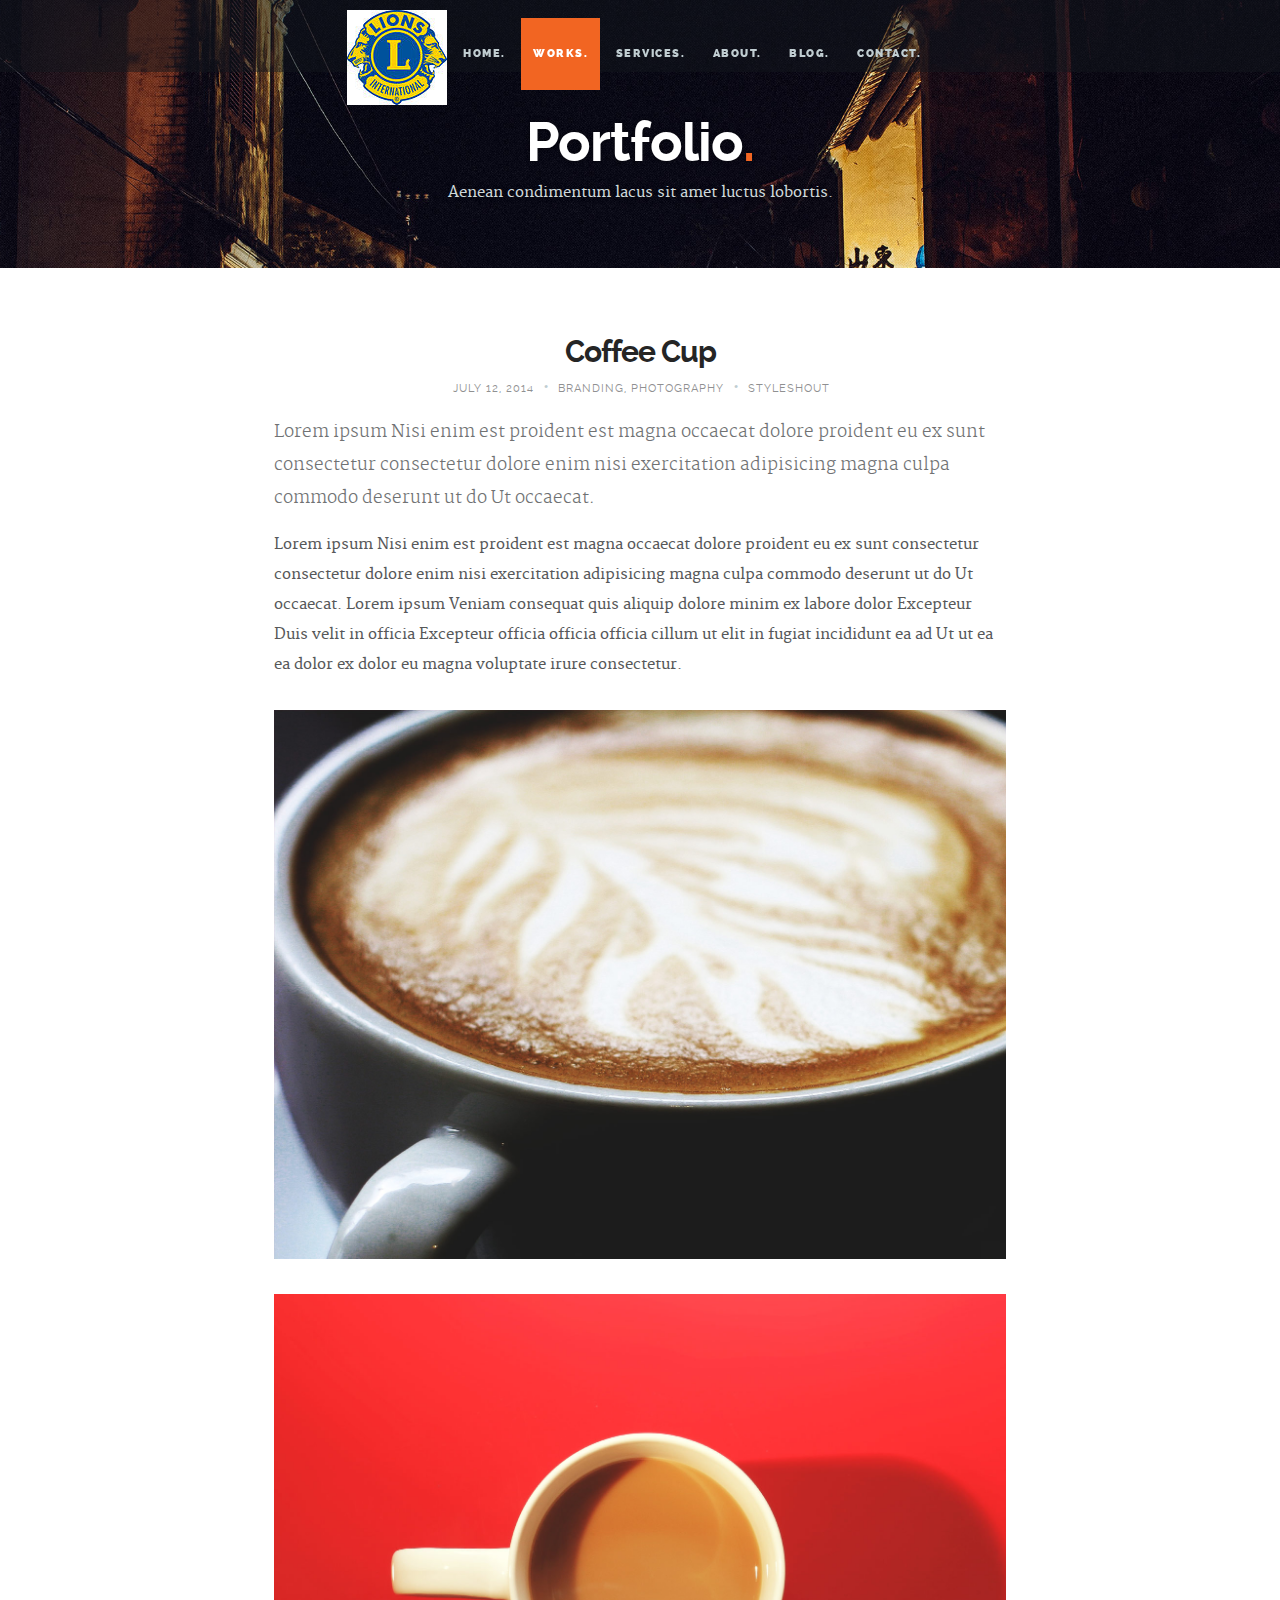
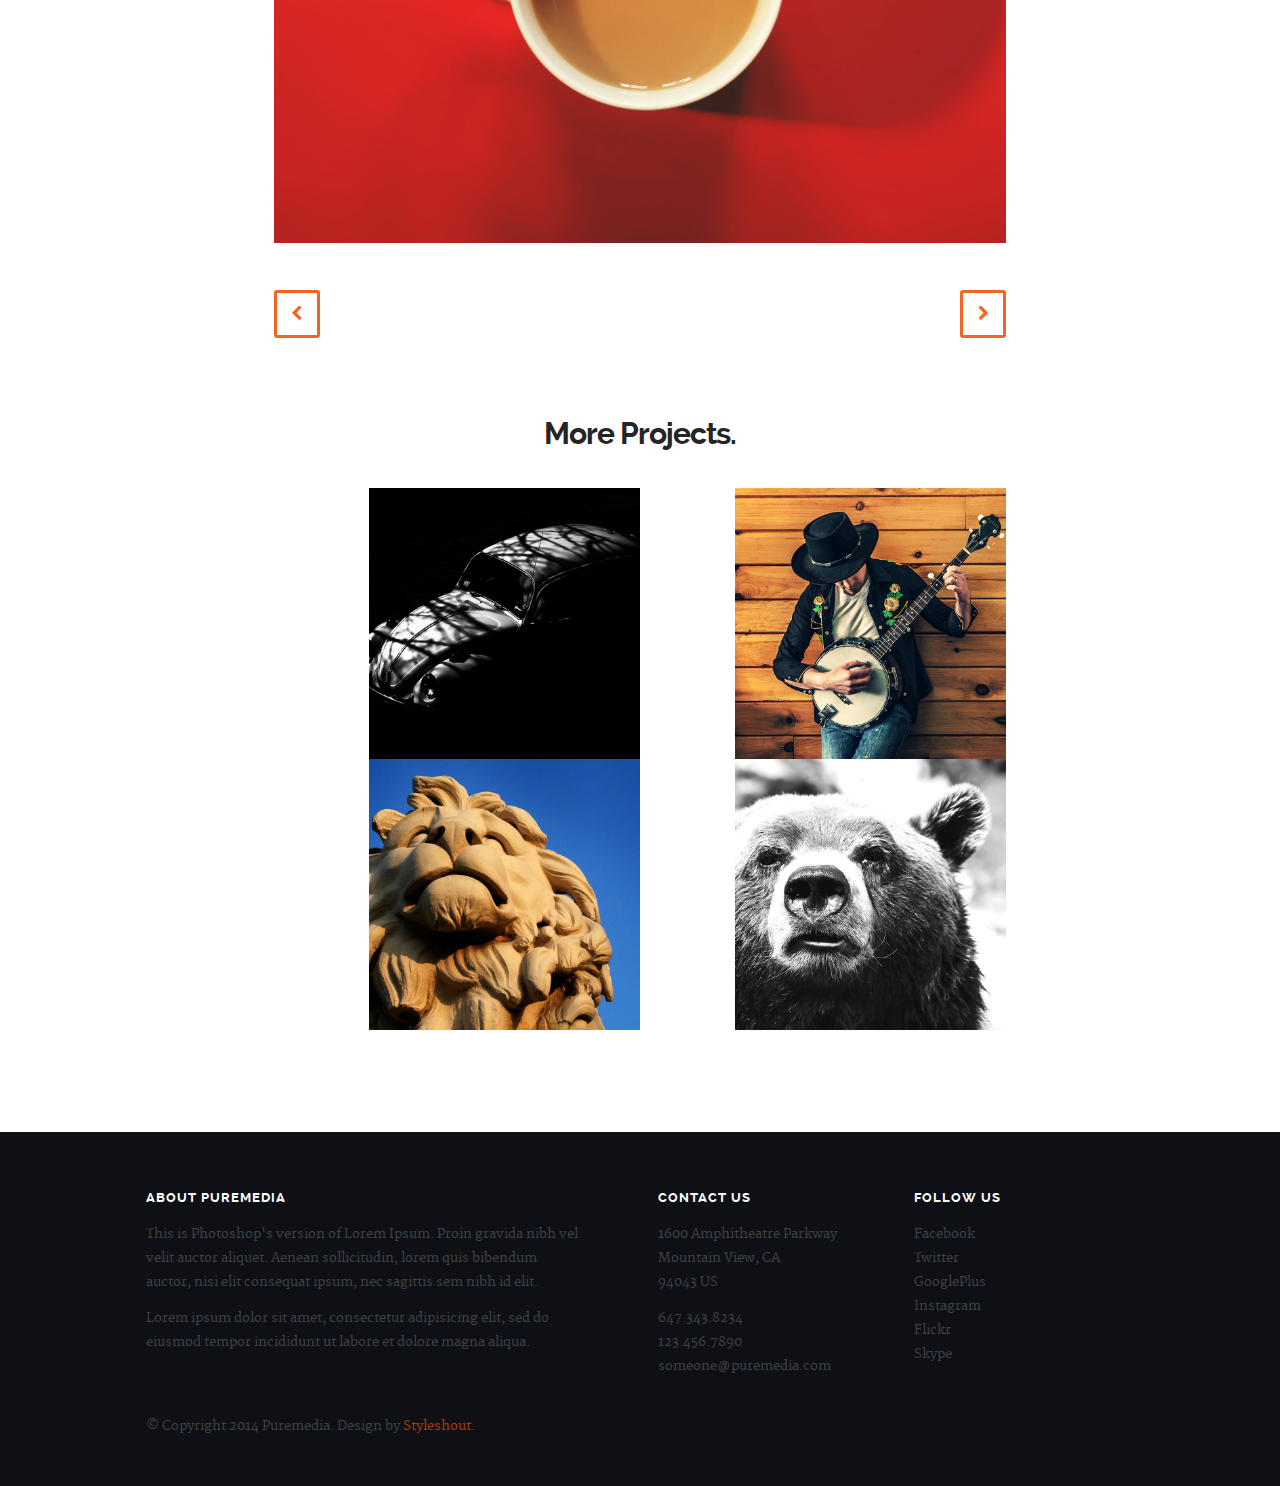
==== members.html @ 3a1d79a9 "Three main members added" ====
<!DOCTYPE html>
<!--[if lt IE 8 ]><html class="no-js ie ie7" lang="en"> <![endif]-->
<!--[if IE 8 ]><html class="no-js ie ie8" lang="en"> <![endif]-->
<!--[if IE 9 ]><html class="no-js ie ie9" lang="en"> <![endif]-->
<!--[if (gte IE 9)|!(IE)]><!--><html class="no-js" lang="en"> <!--<![endif]-->
<head>

   <!--- Basic Page Needs
   ================================================== -->
   <meta charset="utf-8">
	<title>Portfolio - Puremedia</title>
	<meta name="description" content="">  
	<meta name="author" content="">

   <!-- Mobile Specific Metas
   ================================================== -->
	<meta name="viewport" content="width=device-width, initial-scale=1, maximum-scale=1">

	<!-- CSS
    ================================================== -->
   <link rel="stylesheet" href="css/base.css">
	<link rel="stylesheet" href="css/main.css">
   <link rel="stylesheet" href="css/media-queries.css">         

   <!-- Script
   =================================================== -->
	<script src="js/modernizr.js"></script>

   <!-- Favicons
	=================================================== -->
	<link rel="shortcut icon" href="favicon.png" >

</head>

<body>

   <div id="top"></div>
   <div id="preloader"> 
	   <div id="status">
         <img src="images/loader.gif" height="60" width="60" alt="">
         <div class="loader">Loading...</div>
      </div>
   </div>

   <!-- Header
   =================================================== -->
   <header id="main-header">

   	<div class="row header-inner">

	      <div class="logo">
	         <a href="index.html">Puremedia.</a>
	      </div>

	      <nav id="nav-wrap">         
	         
	         <a class="mobile-btn" href="#nav-wrap" title="Show navigation">
	         	<span class='menu-text'>Show Menu</span>
	         	<span class="menu-icon"></span>
	         </a>
         	<a class="mobile-btn" href="#" title="Hide navigation">
         		<span class='menu-text'>Hide Menu</span>
         		<span class="menu-icon"></span>
         	</a>         

	         <ul id="nav" class="nav">
	            <li><a href="index.html#hero">Home.</a></li>
		         <li class="current"><a href="index.html#portfolio">Works.</a></li>
	            <li><a href="index.html#services">Services.</a></li>
	            <li><a href="index.html#about">About.</a></li>
	            <li><a href="index.html#journal">Blog.</a></li>	        
	            <li><a href="index.html#contact">Contact.</a></li>
	         </ul> 

	      </nav> <!-- /nav-wrap -->	      

	   </div> <!-- /header-inner -->

   </header>


   <!-- Page Title
   ================================================== -->
   <section id="page-title">	
   	  
		<div class="row">

			<div class="twelve columns">

				<h1>Portfolio<span>.</span></h1>
				<p>Aenean condimentum lacus sit amet luctus lobortis.</p>

			</div>			    

		</div> <!-- /row -->	   

   </section> <!-- /page-title -->


   <!-- Content
   ================================================== -->
   <section id="content">

   	<div class="row portfolio-content">

	   	<div class="entry tab-whole nine columns centered">

	         <header class="entry-header">

					<h1 class="entry-title">
							Coffee Cup
					</h1> 				 
						
					<div class="entry-meta">
						<ul>
							<li>July 12, 2014</li>
							<span class="meta-sep">•</span>								
							<li>
								<a rel="skills tag" title="" href="#">Branding</a>, 
								<a rel="skills tag" title="" href="#">Photography</a>
							</li>
							<span class="meta-sep">•</span>
							<li><a rel="client" title="" href="#">styleshout</a></li>
						</ul>
					</div> 
						 
				</header>

				<div class="entry-content">
					<p class="lead">Lorem ipsum Nisi enim est proident est magna occaecat dolore proident eu ex sunt consectetur consectetur dolore enim nisi exercitation adipisicing magna culpa commodo deserunt ut do Ut occaecat.</p>

					<p>Lorem ipsum Nisi enim est proident est magna occaecat dolore proident eu ex sunt consectetur consectetur dolore enim nisi exercitation adipisicing magna culpa commodo deserunt ut do Ut occaecat. Lorem ipsum Veniam consequat quis aliquip dolore minim ex labore dolor Excepteur Duis velit in officia Excepteur officia officia officia cillum ut elit in fugiat incididunt ea ad Ut ut ea ea dolor ex dolor eu magna voluptate irure consectetur.</p>
				</div>

				<div class="entry-content-media">
					<div class="post-thumb">
						<img src="images/portfolio/b-coffee-02.jpg">
						<img src="images/portfolio/b-coffee-01.jpg">
					</div> 
				</div> 					 

				<div class="pagenav group">
		  			  <span class="prev"><a href="#" rel="prev">Previous</a></span>
		  			<span class="next"><a href="#" rel="next">Next</a></span>  				   
	  			</div>  										   
	         
	      </div> <!-- /entry -->	      

	   </div> <!-- /portfolio-content -->
	   

		<div class="row more-projects">

		   <h1>More Projects.</h1> 

			<div class="tab-whole nine columns centered">

	         <div id="portfolio-wrapper" class="bgrid-half tab-bgrid-halfgroup">

	          	<div class="bgrid item">
	               <div class="item-wrap">

	                  <a href="portfolio.html">
                        <img src="images/portfolio/beetle.jpg" alt="Beetle">                      
                        <div class="overlay">
                        	<div class="portfolio-item-meta">
          					      <h5>Beetle</h5>
                              <p>Branding</p>
          					   </div>
                        </div>                        
                     </a>

	               </div>
	          	</div> <!-- /item -->

	            <div class="bgrid item">
	               <div class="item-wrap">

	                  <a href="portfolio.html">
                        <img src="images/portfolio/banjo-player.jpg" alt="Banjo Player">
                        <div class="overlay">
                        	<div class="portfolio-item-meta">
          					      <h5>Banjo Player</h5>
                              <p>Videography</p>
          					   </div>
                        </div>                       
                     </a>

	               </div>
	          	</div> <!-- item end -->

	            <div class="bgrid stack item">
	               <div class="item-wrap">

	                 <a href="portfolio.html">                        
                        <img src="images/portfolio/judah.jpg" alt="Judah">                       
                        <div class="overlay">
                        	<div class="portfolio-item-meta">
          					      <h5>Judah</h5>
                              <p>Web Design</p>
          					   </div>
                        </div>                        
                     </a>    

	               </div>
	         	</div> <!-- item end -->

	            <div class="bgrid item">
	               <div class="item-wrap">

	                  <a href="portfolio.html">
                        <img src="images/portfolio/grizzly.jpg" alt="Grizzly">
                        <div class="overlay"></div>                       
                        <div class="portfolio-item-meta">
          					      <h5>Grizzly</h5>
                              <p>Photography</p>
          					</div>                         
                     </a>   

	               </div>
	         	</div> <!-- item end -->               

	         </div> <!-- /portfolio-wrapper -->

	      </div> <!-- /nine -->

		</div> <!-- /more-projects --> 

   </section> <!-- /content -->  


   <!-- Footer
   ================================================== -->
   <footer>

      <div class="row">       

         <div class="six columns tab-whole footer-about">
				
				<h3>About Puremedia</h3>
               
            <p>This is Photoshop's version  of Lorem Ipsum. Proin gravida nibh vel velit auctor aliquet.
            Aenean sollicitudin, lorem quis bibendum auctor, nisi elit consequat ipsum, nec sagittis sem
            nibh id elit. 
            </p>

            <p>Lorem ipsum dolor sit amet, consectetur adipisicing elit, sed do eiusmod tempor 
            	incididunt ut labore et dolore magna aliqua.</p>        

         </div> <!-- /footer-about -->

         <div class="six columns tab-whole right-cols">

            <div class="row">

               <div class="columns">
                  <h3 class="address">Contact Us</h3>
                  <p>
                  1600 Amphitheatre Parkway<br>
                  Mountain View, CA<br>
                  94043 US
                  </p>

                  <ul>
                    <li><a href="tel:6473438234">647.343.8234</a></li>
                    <li><a href="tel:1234567890">123.456.7890</a></li>
                    <li><a href="mailto:someone@puremedia.com">someone@puremedia.com</a></li>
                  </ul>                  
               </div> <!-- /columns -->             

               <div class="columns last">
                  <h3 class="contact">Follow Us</h3>

                  <ul>
                     <li><a href="#">Facebook</a></li>
                     <li><a href="#">Twitter</a></li>
                     <li><a href="#">GooglePlus</a></li>
                     <li><a href="#">Instagram</a></li>
                     <li><a href="#">Flickr</a></li>
                     <li><a href="#">Skype</a></li>
                  </ul>
                  
               </div> <!-- /columns --> 

            </div> <!-- /Row(nested) -->

         </div>

         <p class="copyright">&copy; Copyright 2014 Puremedia. Design by <a href="http://www.styleshout.com/">Styleshout.</a></p>        

         <div id="go-top">
            <a class="smoothscroll" title="Back to Top" href="#top"><span>Top</span><i class="fa fa-long-arrow-up"></i></a>
         </div>

      </div> <!-- /row -->

   </footer> <!-- /footer -->


   <!-- Java Script
   ================================================== -->
   <script src="http://ajax.googleapis.com/ajax/libs/jquery/1.10.2/jquery.min.js"></script>
   <script>window.jQuery || document.write('<script src="js/jquery-1.10.2.min.js"><\/script>')</script>
   <script type="text/javascript" src="js/jquery-migrate-1.2.1.min.js"></script>   
   <script src="js/jquery.flexslider.js"></script>
   <script src="js/jquery.fittext.js"></script>
   <script src="js/backstretch.js"></script> 
   <script src="js/waypoints.js"></script>  
   <script src="js/main.js"></script>

</body>

</html>
---- css/base.css ----
/* =================================================================== */
/* 
/*  Puremedia v1.0 Base Stylesheet
/*  url:styleshout.com
/*  10-09-2014
/*
/*  ------------------------------------------------------------------ 
  
    TOC: 
    a. Reset
    b. Basic Setup Styles
    c. Typography  
    d. Media
    e. Grid
    f. MISC
  
/* =================================================================== */

/* 
/* a. Reset - normalize.css v3.0.1 | MIT License | git.io/normalize
/* =================================================================== */
html {
	font-family: sans-serif;
	-ms-text-size-adjust: 100%;
	-webkit-text-size-adjust: 100%;
}
body {
	margin: 0;
}
article, aside, details, figcaption, figure, footer, header, hgroup, main, nav, section, summary {
	display: block;
}
audio, canvas, progress, video {
	display: inline-block;
	vertical-align: baseline;
}
audio:not([controls]) {
	display: none;
	height: 0;
}
[hidden], template {
	display: none;
}
a {
	background: transparent;
}
a:active, a:hover {
	outline: 0;
}
abbr[title] {
	border-bottom: 1px dotted;
}
b, strong {
	font-weight: bold;
}
dfn {
	font-style: italic;
}
h1 {
	font-size: 2em;
	margin: 0.67em 0;
}
mark {
	background: #ff0;
	color: #000;
}
small {
	font-size: 80%;
}
sub, sup {
	font-size: 75%;
	line-height: 0;
	position: relative;
	vertical-align: baseline;
}
sup {
	top: -0.5em;
}
sub {
	bottom: -0.25em;
}
img {
	border: 0;
}
svg:not(:root) {
	overflow: hidden;
}
figure {
	margin: 1em 40px;
}
hr {
	-moz-box-sizing: content-box;
	box-sizing: content-box;
	height: 0;
}
pre {
	overflow: auto;
}
code, kbd, pre, samp {
	font-family: monospace, monospace;
	font-size: 1em;
}
button, input, optgroup, select, textarea {
	color: inherit;
	font: inherit;
	margin: 0;
}
button {
	overflow: visible;
}
button, select {
	text-transform: none;
}
button, html input[type="button"], input[type="reset"], input[type="submit"] {
	-webkit-appearance: button;
	cursor: pointer;
}
button[disabled], html input[disabled] {
	cursor: default;
}
button::-moz-focus-inner, input::-moz-focus-inner {
	border: 0;
	padding: 0;
}
input {
	line-height: normal;
}
input[type="checkbox"], input[type="radio"] {
	box-sizing: border-box;
	padding: 0;
}
input[type="number"]::-webkit-inner-spin-button, input[type="number"]::-webkit-outer-spin-button {
	height: auto;
}
input[type="search"] {
	-webkit-appearance: textfield;
	-moz-box-sizing: content-box;
	-webkit-box-sizing: content-box;
	box-sizing: content-box;
}
input[type="search"]::-webkit-search-cancel-button, input[type="search"]::-webkit-search-decoration {
	-webkit-appearance: none;
}
fieldset {
	border: 1px solid #c0c0c0;
	margin: 0 2px;
	padding: 0.35em 0.625em 0.75em;
}
legend {
	border: 0;
	padding: 0;
}
textarea {
	overflow: auto;
}
optgroup {
	font-weight: bold;
}
table {
	border-collapse: collapse;
	border-spacing: 0;
}
td, th {
	padding: 0;
}

/* 
/* b. Basic Setup Styles - Top Elements
/* =================================================================== */
*, *:before, *:after {
	-webkit-box-sizing: border-box;
	-moz-box-sizing: border-box;
	box-sizing: border-box;
}
html {
	-webkit-font-smoothing: antialiased;
	-moz-osx-font-smoothing: grayscale;
	font-size: 62.5%;
}
body {
	font-weight: normal;
	line-height: 1;
	text-rendering: optimizeLegibility;
}

/* 
/* c. Typography
====================================================================== */
div, dl, dt, dd, ul, ol, li, h1, h2, h3, h4, h5, h6, pre, form, p, blockquote, th, td {
	margin: 0;
	padding: 0;
}
h1, h2, h3, h4, h5, h6 {
	text-rendering: optimizeLegibility;
	line-height: 1.2;
}
hr {
	border: solid #ddd;
	border-width: 1px 0 0;
	clear: both;
	margin: 11px 0 24px;
	height: 0;
}
em, i {
	font-style: italic;
	line-height: inherit;
}
strong, b {
	font-weight: bold;
	line-height: inherit;
}
small {
	font-size: 60%;
	line-height: inherit;
}
ul {
	list-style: none;
}
ol {
	list-style: decimal;
}
ol, ul.square, ul.circle, ul.disc {
	margin-left: 17px;
}
ul.square {
	list-style: square;
}
ul.circle {
	list-style: circle;
}
ul.disc {
	list-style: disc;
}
ul li {
	padding-left: 4px;
}
ul ul, ul ol, ol ol, ol ul {
	margin: 3px 0 3px 17px;
}

/* links
---------------------------------------------------------------------- */
a {
	text-decoration: none;
	line-height: inherit;
}
a img {
	border: none;
}
a:focus {
	outline: none;
}
p a, p a:visited {
	line-height: inherit;
}

/* 
/* d. Media
/* =================================================================== */
img, video, embed, object {
	max-width: 100%;
	height: auto;
}
object, embed {
	height: 100%;
}
img {
	-ms-interpolation-mode: bicubic;
}

/* 
/* e. Grid
===================================================================== */
.row {
	width: 94%;
	max-width: 1024px;
	margin: 0 auto;
}
.ie8 .row {
	width: 1024px;
}
.narrow .row {
	max-width: 980px;
}
.row .row {
	width: auto;
	max-width: none;
	margin-left: -18px;
	margin-right: -18px;
}
.row:before, .row:after {
	content: "";
	display: table;
}
.row:after {
	clear: both;
}
.column, .columns, .bgrid {
	position: relative;
	padding: 0 18px;
    min-height: 1px;
	float: left;
}
.column.centered, .columns.centered {
	float: none;
	margin: 0 auto;
}
.row.collapsed > .column, .row.collapsed > .columns, .column.collapsed, .columns.collapsed {
	padding: 0;
}
[class*="column"] + [class*="column"]:last-child {
	float: right;
}
[class*="column"] + [class*="column"].end {
	float: right;
}
.one, .row .one {
	width: 8.33333%;
}
.two, .row .two {
	width: 100%;
}
.three, .row .three {
	width: 25%;
}
.four, .row .four {
	width: 33.33333%;
}
.five, .row .five {
	width: 41.66667%;
}
.six, .row .six {
	width: 50%;
}
.seven, .row .seven {
	width: 58.33333%;
}
.eight, .row .eight {
	width: 66.66667%;
}
.nine, .row .nine {
	width: 75%;
}
.ten .row .ten {
	width: 83.33333%;
}
.eleven, .row .eleven {
	width: 91.66667%;
}
.twelve, .row .twelve {
	width: 100%;
}

/* tablets
--------------------------------------------------------------- */
@media screen and (max-width:768px) {
	.row {
		width: auto;
		padding-left: 30px;
		padding-right: 30px;
	}
	.row .row {
		padding-left: 0;
		padding-right: 0;
		margin-left: -15px;
		margin-right: -15px;
	}
	.column, .columns {
		padding: 0 15px;
	}
	.tab-fourth, .row .tab-fourth {
		width: 25%;
	}
	.tab-third, .row .tab-third {
		width: 33.33333%;
	}
	.tab-half, .row .tab-half {
		width: 50%;
	}
	.tab-2thirds, .row .tab-2thirds {
		width: 66.66667%;
	}
	.tab-3fourths, .row .tab-3fourths {
		width: 75%;
	}
	.tab-whole, .row .tab-whole {
		width: 100%;
	}
}

/* mobile
--------------------------------------------------------------- */
@media screen and (max-width:600px) {
	.row {
		padding-left: 25px;
		padding-right: 25px;
	}
	.row .row {
		margin-left: -10px;
		margin-right: -10px;
	}
	.column, .columns {
		padding: 0 10px;
	}
	.mob-fourth, .row .mob-fourth {
		width: 25%;
	}
	.mob-half, .row .mob-half {
		width: 50%;
	}
	.mob-3fourths, .row .mob-3fourths {
		width: 75%;
	}
	.mob-whole, .row .mob-whole {
		width: 100%;
	}
}

/* small mobile devices
--------------------------------------------------------------- */
@media screen and (max-width:400px) {
	.row {
		padding-left: 30px;
		padding-right: 30px;
	}
	.row .row {
		padding-left: 0;
		padding-right: 0;
		margin-left: 0;
		margin-right: 0;
	}
	.column, .columns {
		width: auto !important;
		float: none !important;
		margin-left: 0;
		margin-right: 0;
		clear: both;
		padding: 0;
	}
	[class*="column"] + [class*="column"]:last-child {
		float: none;
	}
}

/* larger screens
--------------------------------------------------------------- */
@media screen and (min-width:1200px) {
	.wide .wrap {
		max-width: 1180px;
	}
}


/* block grids
--------------------------------------------------------------- */
.bgrid-sixth .bgrid {
	width: 16.66667%;
}
.bgrid-fourth .bgrid {
	width: 25%;
}
.bgrid-third .bgrid {
	width: 33.33333%;
}
.bgrid-half .bgrid {
	width: 50%;
}
.bgrid {
	padding: 0;
}

/* Clearing for block grid columns. Allows columns with
different heights to align properly. */
.first {
	clear: both;
}

/* first column in large(default) screen - for IE8 */
.bgrid-sixth .bgrid:nth-child(6n+1), .bgrid-fourth .bgrid:nth-child(4n+1), .bgrid-third .bgrid:nth-child(3n+1), .bgrid-half .bgrid:nth-child(2n+1) {
	clear: both;
}

/* smaller screens */
@media screen and (max-width:900px) {
	/* block grids for small screens */
	.s-bgrid-sixth .bgrid {
		width: 16.66667%;
	}
	.s-bgrid-fourth .bgrid {
		width: 25%;
	}
	.s-bgrid-third .bgrid {
		width: 33.33333%;
	}
	.s-bgrid-half .bgrid {
		width: 50%;
	}
	.s-bgrid-whole .bgrid {
		width: 100%;
		clear: both;
	}
	.first, [class*="bgrid-"] .bgrid:nth-child(n) {
		clear: none;
    }
	.s-bgrid-sixth .bgrid:nth-child(6n+1), .s-bgrid-fourth .bgrid:nth-child(4n+1), .s-bgrid-third .bgrid:nth-child(3n+1), .s-bgrid-half .bgrid:nth-child(2n+1) {
		clear: both;
	}
}

/* tablets */
@media screen and (max-width:768px) {
	.tab-bgrid-sixth .bgrid {
		width: 16.66667%;
	}
	.tab-bgrid-fourth .bgrid {
		width: 25%;
	}
	.tab-bgrid-third .bgrid {
		width: 33.33333%;
	}
	.tab-bgrid-half .bgrid {
		width: 50%;
	}
	.tab-bgrid-whole .bgrid {
		width: 100%;
		clear: both;
	}
	.first, [class*="tab-bgrid-"] .bgrid:nth-child(n) {
		clear: none;
	}
	.tab-bgrid-sixth .bgrid:nth-child(6n+1), .tab-bgrid-fourth .bgrid:nth-child(4n+1), .tab-bgrid-third .bgrid:nth-child(3n+1), .tab-bgrid-half .bgrid:nth-child(2n+1) {
		clear: both;
	}
}

/* mobile devices */
@media screen and (max-width:600px) {
	.mob-bgrid-sixth .bgrid {
		width: 16.66667%;
	}
	.mob-bgrid-fourth .bgrid {
		width: 25%;
	}
	.mob-bgrid-third .bgrid {
		width: 33.33333%;
	}
	.mob-bgrid-half .bgrid {
		width: 50%;
	}
	.mob-bgrid-whole .bgrid {
		width: 100%;
		clear: both;
	}
	.first, [class*="mob-bgrid-"] .bgrid:nth-child(n) {
		clear: none;
	}
	.mob-bgrid-sixth .bgrid:nth-child(6n+1), .mob-bgrid-fourth .bgrid:nth-child(4n+1), .mob-bgrid-third .bgrid:nth-child(3n+1), .mob-bgrid-half .bgrid:nth-child(2n+1) {
		clear: both;
	}
}

/* stack on small mobile devices */
@media screen and (max-width:400px) {
	.stack .bgrid {
		width: auto !important;
		float: none !important;
		margin-left: 0;
		margin-right: 0;
		clear: both;
	}
}

/* 
/* f. MISC
===================================================================== */

/* Clearing - (http://nicolasgallagher.com/micro-clearfix-hack/
--------------------------------------------------------------------- */
.group:before, .group:after {
	content: "";
	display: table;
}
.group:after {
	clear: both;
}

/* Misc Helper Styles
--------------------------------------------------------------------- */
.hidden {
	display: none;
}
.remove-bottom {
	margin-bottom: 0;
}
.half-bottom {
	margin-bottom: 15px !important;
}
.add-bottom {
	margin-bottom: 30px !important;
}
.no-border {
	border: none;
}
.text-center {
	text-align: center;
}
.text-left {
	text-align: left;
}
.text-right {
	text-align: right;
}
.pull-left {
	float: left;
}
.pull-right {
	float: right;
}
.align-center {
	margin-left: auto;
	margin-right: auto;
	text-align: center;
}
---- css/main.css ----
/* =================================================================== */
/* 
/*  Puremedia v1.0 Main Stylesheet
/*  url:styleshout.com
/*  10-10-2014
/*
/*  ------------------------------------------------------------------ 

    TOC: 
    a. Webfonts and Iconfonts
    b. Document Setup
    c. Forms  
    d. Preloader
    e. Buttons
    f. Other Components
    g. Header Styles
    h. Content Styles
    i. Footer Styles
    j. Common and shared styles
    k. Hero Section
    l. Portfolio Section
    m. Services Section
    n. About Section
    o. Journal Section
    p. Contact Section
    q. Blog Entry
    r. Portfolio Entry

/* =================================================================== */

/* 
/* a. Webfonts and Iconfonts
/* =================================================================== */
@import url("fonts.css");
@import url("font-awesome/css/font-awesome.min.css");
@import url("simple-line-icons/simple-line-icons.css");

/* 
/* b. Document Setup
/* =================================================================== */

/* Body
---------------------------------------------------------------------- */
body {
	background: #0e1015;
	font: 15px/30px "merriweather-regular", serif;
	font-weight: normal;
	color: #575859;
}

/* Links
---------------------------------------------------------------------- */
a, a:visited {
	color: #f26522;
	-moz-transition: all 0.3s ease-in-out;
	-o-transition: all 0.3s ease-in-out;
	-webkit-transition: all 0.3s ease-in-out;
	-ms-transition: all 0.3s ease-in-out;
	transition: all 0.3s ease-in-out;
}
a:hover, a:focus {
	color: black;
}

/* Typography
--------------------------------------------------------------------- */
h1, h2, h3, h4, h5, h6 {
	font-family: "raleway-bold", sans-serif;
	color: #252525;
	font-style: normal;
	text-rendering: optimizeLegibility;
	margin: 18px 0 15px;
}
h1 a, h2 a, h3 a, h4 a, h5 a, h6 a {
	font-weight: inherit;
}
h1 {
	font-size: 30px;
	line-height: 36px;
	margin-top: 0;
	letter-spacing: -1px;
}
h2 {
	font-size: 24px;
	line-height: 30px;
}
h3 {
	font-size: 20px;
	line-height: 30px;
}
h4 {
	font-size: 17px;
	line-height: 30px;
}
h5 {
	font-size: 14px;
	line-height: 30px;
	margin-top: 15px;
	text-transform: uppercase;
	letter-spacing: 1px;
}
h6 {
	font-size: 13px;
	line-height: 30px;
	margin-top: 15px;
	text-transform: uppercase;
	letter-spacing: 1px;
}
p {
	margin: 15px 0 15px 0;
}
p img {
	margin: 0;
}
p.lead {
	font: 17px/33px "merriweather-light", serif;
	color: #707273;
}
em {
	font: 15px/30px "merriweather-italic", serif;
	font-style: normal;
}
strong, b {
	font: 15px/30px "merriweather-bold", serif;
	font-weight: normal;
}
small {
	font-size: 11px;
	line-height: inherit;
}
blockquote {
	margin: 18px 0px;
	padding-left: 40px;
	position: relative;
}
blockquote:before {
	content: "\201C";
	opacity: 0.45;
	font-size: 80px;
	line-height: 0px;
	margin: 0;
	font-family: arial, sans-serif;
	position: absolute;
	top: 30px;
	left: 0;
}
blockquote p {
	font-family: georgia, serif;
	font-style: italic;
	padding: 0;
	font-size: 18px;
	line-height: 30px;
}
blockquote cite {
	display: block;
	font-size: 12px;
	font-style: normal;
	line-height: 18px;
}
blockquote cite:before {
	content: "\2014 \0020";
}
blockquote cite a, blockquote cite a:visited {
	color: #707273;
	border: none;
}
abbr {
	font-family: "merriweather-bold", serif;
	font-variant: small-caps;
	text-transform: lowercase;
	letter-spacing: .5px;
	color: #7d7e80;
}
pre, code {
	font-family: Consolas, "Andale Mono", Courier, "Courier New", monospace;
}
pre {
	white-space: pre;
	white-space: pre-wrap;
	word-wrap: break-word;
}
code {
	padding: 3px;
	background: #ecf0f1;
	color: #707273;
	border-radius: 3px;
}
del {
	text-decoration: line-through;
}
abbr[title], dfn[title] {
	border-bottom: 1px dotted;
	cursor: help;
}
mark {
	background: #FFF49B;
	color: #000;
}
hr {
	border: solid white;
	border-width: 1px 0 0;
	clear: both;
	margin: 23px 0 12px;
	height: 0;
}

/* Lists
--------------------------------------------------------------------- */
ul, ol {
	margin-top: 15px;
	margin-bottom: 15px;
}
ul {
	list-style: disc;
	margin-left: 17px;
}
dl {
	margin: 0 0 15px 0;
}
dt {
	margin: 0;
	color: #f26522;
}
dd {
	margin: 0 0 0 20px;
}

/* Floated Image
--------------------------------------------------------------------- */
img.pull-right {
	margin: 12px 0px 0px 18px;
}
img.pull-left {
	margin: 12px 18px 0px 0px;
}

/* 
/* c. Forms
/* =================================================================== */
form {
	margin-bottom: 24px;
}
fieldset {
	margin: 0 0 24px 0;
	padding: 0;
	border: none;
}
input, button {
	-webkit-font-smoothing: antialiased;
}
input[type="text"], 
input[type="password"], 
input[type="email"], 
textarea, 
select {
	display: block;
	padding: 12px 15px;
	margin: 0 0 12px 0;
	border: 0;
	outline: none;
	vertical-align: middle;
	color: #a3a4a6;
	font-family: "raleway-regular", sans-serif;
	font-size: 14px;
	line-height: 24px;
	border-radius: 3px;
	max-width: 100%;
	background: transparent;
	border: 3px solid #a9aaab;
}
textarea {
	min-height: 162px;
}
input[type="text"]:focus, 
input[type="password"]:focus, 
input[type="email"]:focus, 
textarea:focus {
	background: white;
}
label, legend {
	font: 15px/30px "raleway-bold", sans-serif;
	margin: 12px 0;
	color: #252525;
	display: block;
}
label span, legend span {
	color: #575859;
	font: 15px/30px "merriweather-bold", serif;
}
input[type="checkbox"], input[type="radio"] {
	font-size: 15px;
	color: #575859;
}
input[type="checkbox"] {
	display: inline;
}

/* 
/* d. Preloader
/* =================================================================== */
#preloader {
	position: fixed;
	top: 0;
	left: 0;
	right: 0;
	bottom: 0;
	background: #12151b;
	z-index: 99999;
	height: 100%;
}
.no-js #preloader {
	display: none;
}

#status {
	position: absolute;
	left: 50%;
	top: 50%;
	width: 60px;
	height: 60px;
	margin: -30px 0 0 -30px;
	padding: 0;
}
#status img {
	display: none;
}

.loader {
	margin: 0 auto;
	font-size: 10px;
	position: relative;
	text-indent: -9999em;
	border-top: 1.1em solid rgba(255, 255, 255, 0.2);
	border-right: 1.1em solid rgba(255, 255, 255, 0.2);
	border-bottom: 1.1em solid rgba(255, 255, 255, 0.2);
	border-left: 1.1em solid #f26522;
	-webkit-animation: load 1.1s infinite linear;
	animation: load 1.1s infinite linear;
}
.loader, .loader:after {
	border-radius: 50%;
	width: 60px;
	height: 60px;
}
@-webkit-keyframes load {
	0% {
		-webkit-transform: rotate(0deg);
		transform: rotate(0deg);
	}
	100% {
		-webkit-transform: rotate(360deg);
		transform: rotate(360deg);
	}
}
@keyframes load {
	0% {
		-webkit-transform: rotate(0deg);
		transform: rotate(0deg);
	}
	100% {
		-webkit-transform: rotate(360deg);
		transform: rotate(360deg);
	}
}

/* for ie8 */
.ie8 #status img {
	display: block;
}
.ie8 .loader {
	display: none;
}


/* 
/* e. Buttons
/* =================================================================== */
.button, 
.button:visited, 
button, 
input[type="submit"], 
input[type="reset"], 
input[type="button"] {
	display: inline-block;
	font: 15px/30px "raleway-bold", sans-serif;
	padding: 9px 16px;
	margin: 0 3px 6px 0;
	background: #818fab;
	color: white;
	text-decoration: none;
	cursor: pointer;
	height: auto;
	text-align: center;
	border: none;
	border-radius: 3px;
	-webkit-appearance: none;
	-webkit-font-smoothing: inherit;	
	-moz-transition: all 0.3s ease-in-out;
	-o-transition: all 0.3s ease-in-out;
	-webkit-transition: all 0.3s ease-in-out;
	-ms-transition: all 0.3s ease-in-out;
	transition: all 0.3s ease-in-out;
}
.button:hover, 
button:hover, 
input[type="submit"]:hover, 
input[type="reset"]:hover, 
input[type="button"]:hover {
	background: #647495;
	color: white;
}
.button.primary, button.primary {
	background: #f26522;
}
.button.primary:hover, button.primary:hover {
	background: #e3520d;
}
button.medium, .button.medium {
	font: 15px/30px "raleway-bold", sans-serif;
	padding: 12px 18px !important;
}
button.large, .button.large {
	font: 15px/30px "raleway-bold", sans-serif;
	padding: 15px 20px !important;
}
button.round, .button.round {
	padding-left: 20px !important;
	padding-right: 20px !important;
	border-radius: 1000px;
	background-clip: padding-box;
}
button.stroke, .button.stroke {
	background: transparent !important;
	border: 3px solid transparent;
}
button.full-width, .button.full-width {
	width: 100%;
	margin-right: 0;
}

.button.pink {
	background: #ffadcb;
}
.button.pink:hover {
	background: #ff94bb;
}
.button.blue {
	background: #72bbf0;
}
.button.blue:hover {
	background: #5bb0ee;
}
.button.black {
	background: #2e3236;
}
.button.black:hover {
	background: #222528;
}
.button.yellow {
	background: #ffd900;
}
.button.yellow:hover {
	background: #f0cc00;
}
.button.red {
	background: #ff6163;
}
.button.red:hover {
	background: #ff474a;
}
.button.green {
	background: #9bc724;
}
.button.green:hover {
	background: #8ab120;
}
.button.grey {
	background: #8d8e91;
}
.button.grey:hover {
	background: #808184;
}
.button.purple {
	background: #b482c9;
}
.button.purple:hover {
	background: #a970c1;
}
.button.orange {
	background: #f5731c;
}
.button.orange:hover {
	background-color: #ed650a;
}
.button.stroke.pink {
	border-color: #ffadcb;
	color: #ffadcb;
}
.button.stroke.pink:hover {
	background: #ffadcb !important;
	color: #fff;
}
.button.stroke.blue {
	border-color: #72bbf0;
	color: #72bbf0;
}
.button.stroke.blue:hover {
	background: #72bbf0 !important;
	color: #fff;
}
.button.stroke.black {
	border-color: #2e3236;
	color: #2e3236;
}
.button.stroke.black:hover {
	background: #2e3236 !important;
	color: #fff;
}
.button.stroke.yellow {
	border-color: #ffd900;
	color: #ffd900;
}
.button.stroke.yellow:hover {
	background: #ffd900 !important;
	color: #fff;
}
.button.stroke.red {
	border-color: #ff6163;
	color: #ff6163;
}
.button.stroke.red:hover {
	background: #ff6163 !important;
	color: #ff6163;
}
.button.stroke.green {
	border-color: #9bc724;
	color: #9bc724;
}
.button.stroke.green:hover {
	background: #9bc724 !important;
	color: #fff;
}
.button.stroke.grey {
	border-color: #8d8e91;
	color: #8d8e91;
}
.button.stroke.grey:hover {
	background: #8d8e91 !important;
	color: #fff;
}
.button.stroke.purple {
	border-color: #b482c9;
	color: #b482c9;
}
.button.stroke.purple:hover {
	background: #b482c9 !important;
	color: #fff;
}
.button.stroke.orange {
	border-color: #f5731c;
	color: #f5731c;
}
.button.stroke.orange:hover {
	background: #f5731c !important;
	color: #fff;
}
button::-moz-focus-inner, input::-moz-focus-inner {
	border: 0;
	padding: 0;
}


/* 
/* f. Other Components
/* ================================================================== */

/* Alert Boxes
/* ------------------------------------------------------------------ */
.alert-box {
	padding: 21px 40px 21px 30px;
	position: relative;
	margin-bottom: 24px;
	border-radius: 3px;
	background-clip: padding-box;
	font-family: "raleway-semibold", sans-serif;
}
.error {
	background-color: #ffd1d2;
	color: #e65153;
}
.success {
	background-color: #c8e675;
	color: #758c36;
}
.info {
	background-color: #d7ecfb;
	color: #4a95cc;
}
.notice {
	background-color: #fff099;
	color: #c16527;
}
.close {
	position: absolute;
	right: 18px;
	top: 18px;
	cursor: pointer;
}

/* Drop Cap
/* ------------------------------------------------------------------ */
.drop-cap:first-letter {
	float: left;
	margin: 0;
	padding: 14px 6px 0 0;
	font-size: 84px;
	font-family: "raleway-bold", sans-serif;
	line-height: 60px;
	text-indent: 0;
	background: transparent;
	color: inherit;
}

/* Line Definition Style Markup
/* ------------------------------------------------------------------ */
.lining dt, .lining dd {
	display: inline;
	margin: 0;
}
.lining dt + dt:before, .lining dd + dt:before {
	content: "\A";
	white-space: pre;
}
.lining dd + dd:before {
	content: ", ";
}
.lining dd + dd:before {
	content: ", ";
}
.lining dd:before {
	content: ":";
	margin-left: -0.2em;
}

/* Dictionary Definition Style Markup
/* ------------------------------------------------------------------ */
.dictionary-style dt {
	display: inline;
	counter-reset: definitions;
}
.dictionary-style dt + dt:before {
	content: ", ";
	margin-left: -0.2em;
}
.dictionary-style dd {
	display: block;
	counter-increment: definitions;
}
.dictionary-style dd:before {
	content: counter(definitions, decimal) ". ";
}

/* 
/*  Pull Quotes Markup
/*

<aside class="pull-quote">
<blockquote>
<p></p>
</blockquote>
</aside>

/*
/* --------------------------------------------------------------------- */
.pull-quote {
	position: relative;
	padding: 18px 30px 18px 0px;
}
.pull-quote:before, .pull-quote:after {
	height: 1em;
	opacity: 0.45;
	position: absolute;
	font-size: 80px;
	font-family: Arial, Sans-Serif;
}
.pull-quote:before {
	content: "\201C";
	top: 33px;
	left: 0;
}
.pull-quote:after {
	content: '\201D';
	bottom: -33px;
	right: 0;
}
.pull-quote blockquote {
	margin: 0;
}
.pull-quote blockquote:before {
	content: none;
}

/* 
/*  Stats Tab Markup

<ul class="stats-tabs">
<li><a href="#">[value]<em>[name]</em></a></li>
</ul>


/*
/* --------------------------------------------------------------------- */
.stats-tabs {
	padding: 0;
	margin: 24px 0;
}
.stats-tabs li {
	display: inline-block;
	margin: 0 10px 18px 0;
	padding: 0 10px 0 0;
	border-right: 1px solid #ccc;
}
.stats-tabs li:last-child {
	margin: 0;
	padding: 0;
	border: none;
}
.stats-tabs li a {
	display: inline-block;
	font-size: 24px;
	font-family: "raleway-bold", sans-serif;
	border: none;
	color: #252525;
}
.stats-tabs li a:hover {
	color: #f26522;
}
.stats-tabs li a em {
	display: block;
	margin: 6px 0 0 0;
	font-size: 14px;
	font-family: "raleway-regular", sans-serif;
	color: #7d7e80;
}

/* Pagination
/* ------------------------------------------------------------------ */
.pagination {
	margin: 30px auto;
	text-align: center;
}
.pagination ul li {
	display: inline-block;
	margin: 0;
	padding: 0;
}
.pagination .page-numbers {
	font: 15px/24px "raleway-bold", sans-serif;
	display: inline-block;
	padding: 6px 12px;
	height: 36px;
	margin-right: 3px;
	margin-bottom: 6px;
	color: #707273;
	background-color: #dde4e6;
	-moz-transition: all 0.3s ease-in-out;
	-o-transition: all 0.3s ease-in-out;
	-webkit-transition: all 0.3s ease-in-out;
	-ms-transition: all 0.3s ease-in-out;
	transition: all 0.3s ease-in-out;
	border-radius: 3px;
	background-clip: padding-box;
}
.pagination .page-numbers:hover {
	background: #94aab0;
	color: white;
}
.pagination .current, .pagination .current:hover {
	background-color: #f26522;
	color: white;
}
.pagination .inactive, .pagination .inactive:hover {
	background-color: #ecf0f1;
	color: #a3a4a6;
}

/* 
/* g. Header Styles
/* =================================================================== */
header {
	height: 72px;
	width: 100%;
	position: fixed;
	left: 0;
	top: 0;
	z-index: 990;
	text-align: center;
	background: #12151B;
	background: rgba(18, 21, 27, 0.5);
	-moz-transition: background 0.5s ease-in-out;
	-o-transition: background 0.5s ease-in-out;
	-webkit-transition: background 0.5s ease-in-out;
	-ms-transition: background 0.5s ease-in-out;
	transition: background 0.5s ease-in-out;
}
header .logo {
	display: inline-block;
	vertical-align: middle;
    align-items: flex-start;
	margin: 0;
	padding: 0px;
    margin-top: 10px

	/* add position relative since z-index only applies to
	elements that have been given an explicit position */
	position
        z-index: 992;
}
header .logo a {
	display: block;
	margin: 10px 0px 0 0;
	padding: 0;
	border: none;
	outline: none;
	font: 0/0 a;
	text-shadow: none;
	color: transparent;
	width: 100px;
	height: 95px;
	background-repeat: no-repeat;
	background-position: 0 0;
	background-image: url("../images/Logo_Lions.jpg");
    
}
    
}
@media (-webkit-min-device-pixel-ratio:2), (min-resolution:192dpi) {
	header .logo a {
		background-image: url("../images/logo-@2x");
		-webkit-background-size: 126px 12px;
		-moz-background-size: 126px 12px;
		background-size: 126px 12px;
	}
}
.opaque {
	background: #12151b;
}

/* primary navigation
--------------------------------------------------------------------- */
#nav-wrap, #nav-wrap ul, #nav-wrap li, #nav-wrap a {
	margin: 0;
	padding: 0;
	border: none;
	outline: none;
}

/* nav-wrap */
#nav-wrap {
	font: 11px "raleway-heavy", sans-serif;
	text-transform: uppercase;
	letter-spacing: 1.5px;
	display: inline-block;
}

/* hide toggle button */
#nav-wrap > a {
	display: none;
}
ul#nav {
	min-height: 72px;
	width: auto; 

	/* left align the menu */
	text-align: left;
}
ul#nav li {
	position: relative;
	list-style: none;
	height: 72px;
	display: inline-block;
}
ul#nav li a {
	display: inline-block;
	padding: 17px 12px;
	line-height: 38px;
	text-decoration: none;
	color: #c0cdd1;
	-moz-transition: all 0.2s ease-in-out;
	-o-transition: all 0.2s ease-in-out;
	-webkit-transition: all 0.2s ease-in-out;
	-ms-transition: all 0.2s ease-in-out;
	transition: all 0.2s ease-in-out;
}
ul#nav li a:hover {
	color: white;
}
ul#nav li a:active {
	background-color: transparent !important;
}
ul#nav li.current a {
	background: #f26522;
	color: white;
}


/* 
/* h. Content Styles
/* =================================================================== */

#content {
	background: white;
	padding-top: 66px;
	padding-bottom: 102px;
}
#content #main {
	padding-top: 6px;
}
#content #sidebar {
	padding-top: 12px;
	padding-left: 30px;
}


/* sibebar styles
-------------------------------------------------------------------- */
#sidebar h5 {
	font: 14px/24px "raleway-heavy", sans-serif;
	text-transform: uppercase;
	letter-spacing: 1px;
	margin-top: 0;
}
#sidebar .widget {
	margin-bottom: 15px;
}

/* search */
#sidebar .widget_search {
	padding-top: 0;
	margin-bottom: 24px;
}
#sidebar .widget_search h5 {
	display: none;
}
#sidebar .widget_search form {
	position: relative;
	margin: 0;
}
#sidebar .widget_search .text-search {
	padding-right: 40px;
	width: 100%;
	min-width: 150px;
	border-radius: 3px;
	background: white;
}
#sidebar .widget_search .submit-search {
	display: none;
}

/* link list */
#sidebar .widget_categories ul {
	margin-top: 15px;
	margin-bottom: 18px;
}
#sidebar .link-list {
	padding: 0;
	margin: 15px 10px 24px 0;
	list-style: none;
}
#sidebar .link-list li {
	font: 14px/24px "merriweather-regular", sans-serif;
	padding: 8px 0 8px 3px;
	margin: 0;
}
#sidebar .link-list li a {
	color: #7d7e80;
}
#sidebar .link-list li a:hover {
	color: #f26522;
}

/* tag cloud */
#sidebar .tagcloud {
	margin: 18px 0 24px -12px;
	padding: 0;
	font-size: 17px;
}
#sidebar .tagcloud a {
	font: 12px/24px "raleway-heavy", sans-serif !important;
	display: inline-block;
	float: left;
	margin: 0 0 12px 12px;
	padding: 6px 15px;
	position: relative;
	text-transform: uppercase;
	letter-spacing: 1px;
	border-radius: 3px;
	background: #ecf0f1;
	text-decoration: none;
	letter-spacing: .5px;
	color: #707273;
	-moz-transition: all 0.2s ease-in-out;
	-o-transition: all 0.2s ease-in-out;
	-webkit-transition: all 0.2s ease-in-out;
	-ms-transition: all 0.2s ease-in-out;
	transition: all 0.2s ease-in-out;
}
#sidebar .tagcloud a:hover {
	color: white;
	background: #f26522;
}

/* photostream */
#sidebar .photostream {
	list-style: none;
	margin: 15px 0 24px -15px;
	padding: 0;
	overflow: hidden;
}
#sidebar .photostream li {
	display: inline-block;
	margin: 0 0 12px 12px;
	padding: 0;
}
#sidebar .photostream li a {
	display: block;
	height: 66px;
	width: 66px;
	background: #fff;
	padding: 9px;
	border: 1px solid #e3e9eb;
	border-radius: 3px;
}
#sidebar .photostream li a img {
	vertical-align: bottom;
}


/* 
/* i. Footer Styles
/* =================================================================== */
footer {
	padding-top: 36px;
	padding-bottom: 42px;
	font-size: 13px;
	line-height: 24px;
	position: relative;
	color: #3C4142;	
}
footer a, footer a:visited {
	color: #a43b0a;
}
footer a:hover, footer a:focus {
	color: white;
}
footer h3 {
	font: 13px/24px "raleway-bold", sans-serif;
	margin-bottom: 0;
	color: white;
	text-transform: uppercase;
	letter-spacing: 1px;
}
footer p {
	margin: 12px 0;
}

footer .footer-about {
	padding-right: 60px;
}
footer .right-cols .columns {
	width: 50%;
	word-wrap: break-word;
}
footer ul {
	margin: 12px 0;
	padding: 0;
	list-style: none;
}
footer ul li {
	margin: 0;
	padding-left: 0;
	line-height: 24px;
}
footer ul li a, footer ul li a:visited {
	color: #3C4142;
}
footer .copyright {
	margin: 0;
	padding: 24px 18px 6px 18px;
	clear: both;
}

/* back to top */
footer #go-top {
	position: fixed;
	bottom: 0;
	right: 30px;
	z-index: 900;
	display: none;
}
footer #go-top a {
	display: block;
	padding: 12px 30px;
	background: #d44d0d;
	color: white;
	text-align: center;
	font: 12px/24px "raleway-heavy", sans-serif;
	text-transform: uppercase;
	letter-spacing: 2px;
	-moz-transition: all 0.2s ease-in-out;
	-o-transition: all 0.2s ease-in-out;
	-webkit-transition: all 0.2s ease-in-out;
	-ms-transition: all 0.2s ease-in-out;
	transition: all 0.2s ease-in-out;
}
footer #go-top a span {
	margin-right: 10px;
}
footer #go-top a:hover {
	background: #faec09;
	color: #252525;
}


/* 
/* j. Common and shared styles
/* =================================================================== */

hr {
	border: solid #f26522;
	border-width: 3px 0 0;
	width: 90px;
	margin: 11px auto 15px;
	height: 0;
	clear: both;
	text-align: center;
}

/* section head
---------------------------------------------------------------------- */
.section-head {
	text-align: center;
}
.section-head h1 {
	font: 15px/24px "raleway-heavy", sans-serif;
	text-transform: uppercase;
	letter-spacing: 2.5px;
	color: #252525;
	margin-bottom: 18px;
}
.section-head h1 span {
	color: #f26522;
}
.section-head p {
	font: 18px/36px "merriweather-light", sans-serif;
	width: 95%;
	color: #707273;
	margin-left: auto;
	margin-right: auto;
}

/* page title
---------------------------------------------------------------------- */
#page-title {
	background: #12151b url(../images/hero-bg.jpg) no-repeat center center fixed;
	-webkit-background-size: cover !important;
	-moz-background-size: cover !important;
	background-size: cover !important;
	padding-top: 108px;
	padding-bottom: 60px;
	text-align: center;
}
#page-title .row {
	max-width: 724px;
}
#page-title h1 {
	font: 54px/1.3 "raleway-bold", sans-serif;
	color: white;
	letter-spacing: -1px;
	margin-bottom: 0;
	text-shadow: 0 0px 5px rgba(0, 0, 0, 0.5);	
}
#page-title h1 span {
	color: #f26522;
}
#page-title p {
	color: #cfd9db;
	margin: 0;
	text-shadow: 0 0px 5px rgba(0, 0, 0, 0.5);
}

/* entry
---------------------------------------------------------------------- */
.entry {
	padding-bottom: 12px;
	margin-bottom: 24px;
}
.entry header {
	height: auto;
	position: static;
	background: transparent;
	text-align: left;
}
.entry header h1 {	
	font: 30px/36px "raleway-bold", sans-serif;
	margin-bottom: 6px;
}
.entry header h1 a {
	color: #252525;
}
.entry .entry-meta ul {
	margin: 0 0 6px 3px;
	color: #8f9091;
	line-height: 24px;
}
.entry .entry-meta ul li {
	display: inline;
	margin: 0;
	padding: 0;
	font-size: 11px;
	letter-spacing: 1px;
	font-family: "raleway-regular", sans-serif;
	text-transform: uppercase;
}
.entry .entry-meta ul li a {
	color: #8f9091;
}
.entry .entry-meta ul .meta-sep {
	margin: 0 5px;
	color: #c0cdd1;
}
.entry .entry-content-media {
	margin: 24px 0 18px;
}

/* pagenav
---------------------------------------------------------------------- */
.pagenav {
	margin: 18px 0 6px;
	padding: 12px 0 0 0;
	font: 15px/30px "raleway-regular", sans-serif;
}
.pagenav a {
	font: 0/0 a;
	text-shadow: none;
	color: transparent;
}
.pagenav a[rel="next"]:after, 
.pagenav a[rel="prev"]:before {
	float: left;
	text-align: center;
	display: inline-block;
	background: transparent;
	color: #f26522;
	border-radius: 3px;
	border: 3px solid #f26522;
	font-family: 'FontAwesome';
	font-size: 16px;
	padding: 21px 15px;
	-moz-transition: all 0.3s ease-in-out;
	-o-transition: all 0.3s ease-in-out;
	-webkit-transition: all 0.3s ease-in-out;
	-ms-transition: all 0.3s ease-in-out;
	transition: all 0.3s ease-in-out;
}
.pagenav a[rel="next"]:after {
	content: "\f054";
}
.pagenav a[rel="prev"]:before {
	content: "\f053";
	margin-right: 6px;
}
.pagenav a[rel="next"]:hover:after, .pagenav a[rel="prev"]:hover:before {
	color: white;
	background: #f26522;
}
.entries .pagenav {
	margin-top: -18px;
}

/* 
/* k. Hero Section
/* =================================================================== */
#hero {
	background: #63B9C6; 
    background: no-repeat center center fixed;
    background: linear-gradient(-90deg,#35D0CE, #24CB56);
	-webkit-background-size: cover !important;
	-moz-background-size: cover !important;
	background-size: cover !important;
	padding-top: 150px;
	padding-bottom: 150px;
	width: 100%;
	text-align: center;
	position: relative;
}
.ie8 #hero { background: #12151b; }

/* Flex slider settings
/* ------------------------------------------------------------------ */
.flexslider a:active, .flexslider a:focus {
	outline: none;
}
.slides, .flex-control-nav, .flex-direction-nav {
	margin: 0;
	padding: 0;
	list-style: none;
}
.slides li {
	margin: 0;
	padding: 0;
}

/* Necessary Styles */
.flexslider {
	position: fixed
	zoom: 1;
	margin: 0;
	padding: 0;
}
.flexslider .slides {
	zoom: 1;
}
.flexslider .slides > li {
	position: relative;
}

/* Hide the slides before the JS is loaded. Avoids image jumping */
.flexslider .slides > li {
	display: none;
	-webkit-backface-visibility: hidden;
}

/* Suggested container for slide animation setups. Can replace this with your own */
.flex-container {
	zoom: 1;
	position: relative;
}

/* Clearfix for .slides */
.slides:before, .slides:after {
	content: " ";
	display: table;
}
.slides:after {
	clear: both;
}

/* No JavaScript Fallback */
/* If you are not using another script, such as Modernizr, make sure you
* include js that eliminates this class on page load */
.no-js .slides > li:first-child {
	display: block;
}

/* Slider Styles */
.slides {
	zoom: 1;
}
.slides > li {
	overflow: hidden;
}

/* hero slider
/* ------------------------------------------------------------------ */
#hero-slider {
	margin: 0px;
}
#hero-slider .flex-caption {
	margin: 0px;
}
#hero-slider .flex-caption h1 {
	font: 54px/1.3 "raleway-semibold", sans-serif;
	color: white;
	letter-spacing: -1px;
	margin-bottom: 36px;
	text-shadow: 0 0px 5px rgba(0, 0, 0, 0.5);
}
#hero-slider .flex-caption h1 span, 
#hero-slider .flex-caption h1 a {
	color: white;
	display: inline-block;
	border-bottom: 1px solid #a43b0a;
}
#hero-slider .flex-caption h1 span:hover, 
#hero-slider .flex-caption h1 a:hover {
	border-color: #9a9103;
}
#hero-slider .flex-caption .button.stroke {
	margin: 0;
	padding: 9px 20px;
	width: auto;
	text-transform: uppercase;
	letter-spacing: 1.5px;
	border-color: #d44d0d;
	color: white;
	white-space: nowrap;
	text-shadow: 0 0px 5px black;
	-webkit-box-shadow: 0 0px 5px 0px rgba(0, 0, 0, 0.5);
	-moz-box-shadow: 0 0px 5px 0px rgba(0, 0, 0, 0.5);
	box-shadow: 0 0px 5px 0px rgba(0, 0, 0, 0.5);
}
#hero-slider .flex-caption .button.stroke:hover {
	color: white;
	text-shadow: none;
	background: #d44d0d !important;
}

/* Slider Control Nav */
.hero-content .flex-control-nav {
	width: 80%;
	margin: 0 auto;
	display: block;
	z-index: 889;
	position: relative;
}
.hero-content .flex-control-nav li {
	margin: 0 6px;
	display: inline-block;
	zoom: 1;
	*display: inline;
}
.hero-content .flex-control-paging li a {
	width: 15px;
	height: 15px;
	display: block;
	cursor: pointer;
	border-radius: 100%;
	border: 3px solid white;
	background: transparent;
	box-shadow: none !important;
	font: 0/0 a;
	text-shadow: none;
	color: transparent;
	-webkit-box-shadow: 0 0px 5px 0px rgba(0, 0, 0, 0.5);
	-moz-box-shadow: 0 0px 5px 0px rgba(0, 0, 0, 0.5);
	box-shadow: 0 0px 5px 0px rgba(0, 0, 0, 0.5);
}
.hero-content .flex-control-paging li a:hover {
	border-color: #f26522;
}
.hero-content .flex-control-paging li a.flex-active {
	border-color: #f26522;
	cursor: default;
}

/* 
/* l. Portfolio Section
/* =================================================================== */
#portfolio {
	background: white;
	padding-top: 120px;
}
.ie #portfolio .row.items {
	width: 1140px;
}
#portfolio .row.items {
	max-width: 1200px;
}

/* Portfolio wrapper */
#portfolio-wrapper {
	margin-top: 36px;
}

/* portfolio items */
.item .item-wrap {
	overflow: hidden;
	position: auto;  
    padding-left: 95px;
}
.item .item-wrap a {
	display: block;
	cursor: pointer;
}
.item .item-wrap .overlay {
	background: #ed560e;
	position: absolute;
	left: 0;
	top: 0;
	width: 100%;
	height: 100%;
	filter: alpha(opacity=0);
	-ms-filter: "progid:DXImageTransform.Microsoft.Alpha(Opacity=0)";
	opacity: 0;
	zoom: 1;
	-moz-transition: opacity 0.3s ease-in-out;
	-o-transition: opacity 0.3s ease-in-out;
	-webkit-transition: opacity 0.3s ease-in-out;
	-ms-transition: opacity 0.3s ease-in-out;
	transition: opacity 0.3s ease-in-out;	
}
.item .item-wrap img {
	vertical-align: bottom;
	-moz-transition: all 0.3s ease-in-out;
	-o-transition: all 0.3s ease-in-out;
	-webkit-transition: all 0.3s ease-in-out;
	-ms-transition: all 0.3s ease-in-out;
	transition: all 0.3s ease-in-out;
}
.item .item-wrap .portfolio-item-meta {
	position: absolute;
	top: 10%;
	left: 10%;
	filter: alpha(opacity=0);
	-ms-filter: "progid:DXImageTransform.Microsoft.Alpha(Opacity=0)";
	opacity: 0;
	zoom: 1;
	-moz-transition: opacity 0.3s ease-in-out;
	-o-transition: opacity 0.3s ease-in-out;
	-webkit-transition: opacity 0.3s ease-in-out;
	-ms-transition: opacity 0.3s ease-in-out;
	transition: opacity 0.3s ease-in-out;
}
.item .item-wrap .portfolio-item-meta h5 {
	font: 15px/21px "raleway-heavy", sans-serif;
	margin: 0;
	color: white;
	word-wrap: break-word;
}
.item .item-wrap .portfolio-item-meta p {
	font: 14px/18px "raleway-semibold", sans-serif;
	color: #fbcab3;
	margin: 0;
}

/* on item hover */
.item:hover .overlay {
	filter: alpha(opacity=100);
	-ms-filter: "progid:DXImageTransform.Microsoft.Alpha(Opacity=100)";
	opacity: 1;
	zoom: 1;
}
.item:hover .portfolio-item-meta {
	filter: alpha(opacity=100);
	-ms-filter: "progid:DXImageTransform.Microsoft.Alpha(Opacity=100)";
	opacity: 1;
	zoom: 1;
}
.item:hover .item-wrap img {
	-moz-transform: scale(1.2);
	-o-transform: scale(1.2);
	-webkit-transform: scale(1.2);
	-ms-transform: scale(1.2);
	transform: scale(1.2);
}

/* 
/*  m. Services Section
/* =================================================================== */
#services {
	background: #ecf0f1;
	padding-top: 120px;
	padding-bottom: 120px;
	text-align: center;
}
.service-list {
	margin: 15px -22px 0 -22px;
}
.service-list .bgrid {
	margin-top: 15px;
	margin-bottom: 15px;
	padding: 0 22px;
}
.service-list .icon-part {
	background: #f26522;
	color: white;
	width: 72px;
	padding: 15px 3px;
	font-size: 40px;
	border-radius: 3px;
	margin: 0 auto;
}
.service-list h3 {
	font: 16px/24px "raleway-heavy", sans-serif;
	padding: 0;
}
.service-list p {
	color: #707273;
	position: relative;
	top: -6px;
}


/* 
/*  n. About Section
/* =================================================================== */

#about {
	background: white;
	padding-top: 120px;
	padding-bottom: 0;
}
#about .about-content {
	max-width: 934px;
}
#about h3 {
	font: 16px/36px "raleway-heavy", sans-serif;
	text-transform: none;
	padding: 0;
	margin-bottom: 0;
}
#about p {
	color: #707273;
}
#about .left {
	padding-right: 30px;
}
#about .right {
	padding-left: 30px;
}

/* Team Section
/* -------------------------------------------------------------------- */
#about #team {
	background: #ecf0f1;
	margin-top: 66px;
	padding-top: 78px;
	padding-bottom: 120px;
}
#team-wrapper {
	margin: 24px -18px 0 -18px;
}
#team-wrapper .bgrid {
	padding: 0 18px;
}
#team-wrapper .member {
	margin-top: 18px;
	margin-bottom: 36px;
}
#team-wrapper .member-header {
	position: relative;
	margin-bottom: 15px;
}
#team-wrapper .member-pic {
	width: 78px;
	height: 78px;
	display: inline-block;
	position: relative;
	top: 12px;
}
#team-wrapper .member-pic img {
	border-radius: 100%;
}
#team-wrapper .member-name {
	display: inline-block;
	padding-top: 9px;
	margin-left: 12px;
}
#team-wrapper .member-name h3 {
	line-height: 24px;
	margin-top: 0;
	margin-bottom: 6px;
}
#team-wrapper .member-name span {
	position: relative;
	top: -6px;
	font-size: 13px;
	line-height: 18px;
	color: #f26522;
	display: block;
}
#team-wrapper .member-social {
	font-size: 18px;
	font-weight: normal;
	line-height: 24px;
	margin: 12px 0 0 0;
	padding: 0;
}
#team-wrapper .member-social li {
	display: inline-block;
	margin-right: 15px;
}
#team-wrapper .member-social li a {
	color: #252525;
}
#team-wrapper .member-social li a:hover {
	color: #f26522;
}


/* 
/*  o. Journal Section
/* =================================================================== */
#journal {
	background: #a43b0a url(../images/blog-bg.jpg) no-repeat bottom center fixed;
	-webkit-background-size: cover !important;
	-moz-background-size: cover !important;
	background-size: cover !important;
	padding-top: 120px;
	padding-bottom: 108px;
	width: 100%;
}
#journal h1, #journal h3, #journal h3 a {
	color: white;
}
#journal h3 {
	font: 16px/27px "raleway-heavy", sans-serif;
	padding: 0;
	margin: 0;
}
#journal h5 {
	font-size: 13px;
	color: #f26522;
	margin: 0;
}
#journal p {
	color: #fffcfb;
}
#journal #blog-wrapper {
	margin: 24px 0 0 0;
}
#journal #blog-wrapper .bgrid {
	padding: 0 18px;
}
#journal #blog-wrapper article {
	margin-bottom: 24px;
}


/* 
/*  p. Contact Section
/* =================================================================== */
#contact {
	background: #12151b;
	padding-top: 120px;
	padding-bottom: 102px;
	overflow: hidden;
}
#contact .row {
	max-width: 784px;
}
#contact h1 {
	color: white;
}

/* contact form */
#contact form {
	margin-top: 30px;
	margin-bottom: 30px;
}
#contact label {
	font: 14px/30px "raleway-heavy", sans-serif;
	color: #7d7e80;
	display: none;
}
#contact label span {
	color: #f26522;
	display: inline-block;
}
#contact input, 
#contact textarea, 
#contact select {
	padding: 18px 20px;
	margin-bottom: 42px;
	font-size: 15px;
	width: 100%;
	background: #12151b;
	border: 3px solid #575859;
}
#contact textarea {
	height: 252px;
}
#contact input:focus, 
#contact textarea:focus, 
#contact select:focus {
	color: white;
	border-color: white;
}
#contact button.submit {
	text-transform: uppercase;
	letter-spacing: 3px;
	padding: 18px 20px;
	margin-bottom: 36px;
	line-height: 24px;
	display: block;
	border: 3px solid #f26522;
	color: #f26522;
	background: transparent;
}
#contact button.submit:hover {
	color: white;
	background: #f26522;
}

/* for ie9 and lower */
.ie #contact label {
	display: block;
}
.ie #contact input, .ie #contact select {
	margin-bottom: 6px;
}
.ie #contact textarea {
	margin-bottom: 48px;
}

/* messages */
#message-warning, #message-success {
	display: none;
	background: black;
	padding: 24px 24px;
	margin-bottom: 42px;
	border-radius: 3px;
}
#message-warning {
	color: #ff6163;
}
#message-success {
	color: #ffd900;
}
#message-warning i, #message-success i {
	margin-right: 10px;
}
#image-loader {
	display: none;
	text-align: center;
}
#image-loader img {
	height: 44px;
	width: 44px;
}

/* Style Placeholder Text */
::-webkit-input-placeholder {
	color: #575859;
}
:-moz-placeholder {
	/* Firefox 18- */
	color: #575859;
}
::-moz-placeholder {
	/* Firefox 19+ */
	color: #575859;
}
:-ms-input-placeholder {
	color: #575859;
}
.placeholder {
	color: #575859 !important;
}


/* 
/* q. Blog Entry
/* =================================================================== */

.entry .tags {
	margin-top: 18px;
	font-family: "raleway-regular", sans-serif;
	color: #707273;
}
.entry .tags a {
	font-family: "raleway-heavy", sans-serif;
	font-size: 13px;
	text-transform: uppercase;
	letter-spacing: 1px;
	color: #f26522;
}
.entry .tags a:hover {
	color: #12151b;
}

/* comments
-------------------------------------------------------------------- */
#comments {
	padding-top: 12px;
	padding-bottom: 12px;
}
#comments h3 {
	font: 20px/30px "raleway-bold", sans-serif;
	margin-bottom: 6px;
}
.commentlist {
	margin: 30px 0 54px 0;
	padding: 0;
}
.commentlist > li {
	position: relative;
	list-style: none;
	margin: 0;
	padding: 18px 0 18px 0;
	padding-left: 14%;
}
.commentlist li .avatar {
	position: absolute;
	left: 0px;
	display: block;
	height: 48px;
	width: 48px;
}
.commentlist li .avatar img {
	margin-top: 6px;
	height: 48px;
	width: 48px;
	border-radius: 100%;
}
.commentlist li .comment-info cite {
	font: 14px/30px "raleway-heavy", sans-serif;
	color: #252525;
}
.commentlist li .comment-info .comment-meta {
	font-size: 13px;
	line-height: 24px;
	display: block;
	color: #707273;
}
.commentlist li .comment-info .comment-meta .reply {
	font-family: "raleway-bold", sans-serif;
}
.commentlist li .comment-info .comment-meta .sep {
	margin: 0 5px;
	color: #7d7e80;
}
.commentlist li .comment-text {
	clear: both;
	margin: 18px 0 0 0;
	padding: 0;
}
.commentlist li ul.children {
	margin: 0;
	padding: 18px 0 0 0;
	list-style: none;
}
.commentlist li ul.children li {
	padding-left: 5%;
	padding-top: 18px;	
}

/* comment form
-------------------------------------------------------------------- */
#comments form {
	margin-top: 36px;
}
#comments form fieldset {
	padding: 0;
}
#comments form label {
	padding-left: 24px;
	width: 41.66667%;
	float: right;
}
#comments form div {
	margin: 12px 0 18px 0;
}
#comments form input, 
#comments form textarea, 
#comments form select {
	width: 58.33333%;
	float: left;
}
#comments form .message label {
	display: none;
}
#comments form textarea {
	width: 100%;
}
#comments form span.required {
	color: #f26522;
	font-size: 15px;
}
#comments form button {
	padding-left: 24px;
	padding-right: 24px;
	color: #f26522 !important;
	border-color: #f26522 !important;
	text-transform: uppercase;
	letter-spacing: 1px;
	margin: 0;
}
#comments form button:hover {
	color: white !important;
	background: #f26522 !important;
}


/* 
/* r. Portfolio Entry
/* =================================================================== */

.portfolio-content .entry header {
	text-align: center;
}
.portfolio-content .entry .entry-content-media {
	margin: 30px 0 0;
}
.portfolio-content .entry .entry-content-media img {
	margin-bottom: 24px;
}
.portfolio-content .entry .pagenav {
	margin-top: 0;
}
.portfolio-content .entry .pagenav a[rel="next"]:after {
	float: right;
}

/* more projects
/* ------------------------------------------------------------------- */
.more-projects {
	margin-top: 60px;
}
.more-projects h1 {
	font: 30px/36px "raleway-bold", sans-serif;
	text-align: center;
	margin-bottom: 0;
}
.more-projects .portfolio-wrapper {
	text-align: left;
}
#tab {
    margin-left: 30px;
}

.item-wrap-corlew {
    
}

.item-padding {
    padding-left: 55px;
}
---- css/media-queries.css ----
/* =================================================================== */
/* 
/*  Puremedia v1.0 Media Queries
/*  url:styleshout.com
/*  10-10-2014
/*
/* =================================================================== */


/* small screens */
@media only screen and (max-width:900px) {

	/* content styles */
	#content #sidebar { padding-left: 0; }

	/* hero section */
	#hero-slider {	
        margin: 3000px auto 0px;	
    }
	#hero-slider .flex-caption h1 {
		font: 44px/1.3 "raleway-semibold", sans-serif;
		margin-bottom: 36px;
	}

	/* portfolio section */
	#portfolio .row.items {
		max-width: none;
		width: 100%;
		padding: 0;
	}
	#portfolio .row.items .twelve.columns {
		padding: 0;
	}

	/* about section */
	#team-wrapper .member-pic {
		width: 66px;
		height: 66px;
	}


} /* 900 */


/* tablets */
@media only screen and (max-width:768px) {

   /* header styles */
	header {	background: #12151b;	}
	header {	height: 60px; }
	header .logo {	margin: 0px 0 0 0; }
	header .logo a { margin-right: 0; }
	
	/* mobile navigation */
	#nav-wrap {
		z-index: 991;
		display: block;
		margin-top: 0;
		width: 100%;
		float: none;
		position: absolute;
		top: 0;
		right: 0;
	}
	#nav-wrap > a {
		background: #f26522;
		border: none;
		color: white;
		height: 60px;
		min-width: 60px;
		font-size: 12px;
		text-align: left;
		float: right;
		padding: 0;
		position: relative;
	}
	#nav-wrap .menu-text {
		text-transform: uppercase;
		margin-right: 60px;
		padding-left: 20px;
		vertical-align: middle;
		line-height: 60px;
		display: none;
	}
	#nav-wrap .menu-icon {
		display: inline-block;
		width: 20px;
		height: 3px;
		margin-top: -3px;
		position: absolute;
		right: 20px;
		top: 50%;
		bottom: auto;
		left: auto;
		background: white;
	}
	#nav-wrap .menu-icon:before, 
	#nav-wrap .menu-icon:after {
		content: '';
		width: 100%;
		height: 100%;
		position: absolute;
		background-color: inherit;
		left: 0;
	}
	#nav-wrap .menu-icon:before {
		bottom: 6px;
	}
	#nav-wrap .menu-icon:after {
		top: 6px;
	}
	#nav-wrap ul#nav {
		background: #262d3a;
		padding: 54px 45px 60px 45px;
		margin: 0;
		height: auto;
		display: none;
		clear: both;
		width: 100%;
		float: none;
		position: relative;
		top: 0;
		right: 0;
	}
	#nav-wrap ul#nav > li {
		display: block;
		float: none;
		height: auto;
		text-align: left;
		border-bottom: 1px dotted #3b4558;
		padding: 6px 0;
	}
	#nav-wrap ul#nav > li:first-child {
		border-top: 1px dotted #3b4558;
	}
	#nav-wrap ul#nav li a {
		display: block;
		width: auto;
		padding: 0;
		padding: 12px 0;
		line-height: 16px;
		border: none;
	}
	#nav-wrap ul#nav li a:hover {
		color: white;
	}
	#nav-wrap ul#nav li.current > a {
		background: none;
		color: #f26522;
	}
	.js #nav-wrap a.mobile-btn {
		display: none;
	}
	.js #nav-wrap a#toggle-btn {
		display: block;
	}
	.no-js #nav-wrap:not(:target) > a:first-of-type, 
	.no-js #nav-wrap:target > a:last-of-type {
		display: block;
	}
	.no-js #nav-wrap:target ul#nav {
		display: block;
	}

	/* content styles */
	#content { padding-top: 54px;	} 
	#content #sidebar {
		margin-top: 42px;
		padding-left: 0;
	}

	/* sidebar styles */
	#sidebar .link-list {
		margin-left: -3px; 
	}
	#sidebar .link-list li {
		display: inline-block;
		padding: 8px 0 8px 0;
	}
	#sidebar .link-list li a {
		display: inline-block;
		white-space: nowrap;		
	}
	#sidebar .link-list li:before {
		content: "|";
		padding-left: 3px;
		padding-right: 6px;
		color: #cfd9db;
	}
	#sidebar .link-list li:first-child:before {
		display: none;
	}
	#sidebar .link-list li:first-child {
		margin-left: 6px;
	}

	/* footer styles */
	footer {	padding-bottom: 36px; }
	footer .footer-about { padding-right: 25px; }
	footer .copyright {
		padding-left: 15px;
		padding-right: 60px;
	}
	footer #go-top { right: 0;	}
	footer #go-top a {
		height: 60px;
		width: 60px;
		line-height: 60px;
		padding: 0;
	}
	footer #go-top a span { display: none;	}
	footer #go-top a i {	font-size: 16px; }

	/* common and shared styles */
	.section-head p {	width: 100%; } 
	#page-title h1 {
		font: 46px/1.3 "raleway-bold", sans-serif;
		width: 100%;
	}
	#page-title p {
		font: 15px/30px "merriweather-light", sans-serif;
		width: 100%;
	}
	.entry header { text-align: center;	}
	.entry .entry-meta ul {
		text-align: center;
		margin-top: 6px;
	}
	.pagenav a[rel="next"]:after { float: right; }

	/* hero section */
	#hero-slider {	margin: 78px auto 24px;	}
	#hero-slider .flex-caption { margin: 0 8%; }
	#hero-slider .flex-caption h1 {
		font: 42px/1.3 "raleway-semibold", sans-serif;
	}

	/* about section */
	#about .about-content {	padding: 0 30px; }
	#about .left {	padding-right: 15px; }
	#about .right { padding-left: 15px;	}
	/*#team-wrapper .member-header { margin-bottom: 0; }*/

	/* blog entry */
	.entry p.lead {
		font: 16px/33px "merriweather-light", sans-serif;
	} 
	#comments h3 {	text-align: center; }
	#comments form {
		margin-left: 0;
		border-bottom: 1px solid white;
	}
	#comments form input, #comments form textarea, 
	#comments form select, #comments form label {
		width: 100%;
		float: none;
	}
	#comments form label { padding-left: 0; }
	#comments form div {	margin: 6px 0 0 0; }
	#comments form input { margin-bottom: 0; }
	#comments form .message label { display: block;	}
	#comments form button {
		width: 100%;
		margin-top: 24px;
	}


} /* 768 */


/* mobiles */
@media only screen and (max-width:600px) {

	/* content styles */
	#content { padding-top: 48px;	}

	/* footer styles */
	footer .footer-about { padding-right: 10px; }
	footer .copyright { padding-left: 10px; }

	/* common and shared styles */
	.section-head p {
		font: 16px/33px "merriweather-light", sans-serif;
	}
	.entry header h1 {
		font: 26px/33px "raleway-bold", sans-serif;
	}

	/* hero section */
	#hero { padding-bottom: 66px;	}

	/* service section */
	.service-list .bgrid {
		margin-top: 12px;
		margin-bottom: 12px;
		padding: 0 60px;
	}

	/* about section */
	#about h3 {	text-align: center; }
	#about .left {	padding-right: 10px;	}
	#about .right { padding-left: 10px;	}
	#team-wrapper .member {	text-align: center; }
	#team-wrapper .member-pic {
		position: absolute;
		left: 50%;
		top: 50%;
		margin-left: -100px;
		margin-top: -39px;
	}
	#team-wrapper .member-name { margin-left: 85px;	}
	#team-wrapper .member-name h3, #team-wrapper .member-name span {
		text-align: left;
	}

	/* journal section */
	#journal #blog-wrapper { margin: 24px 20px 0 20px;	}
	#journal #blog-wrapper h5, #journal #blog-wrapper h3 {
		text-align: center;
	}

	/* contact section */
	#contact .form-section {
		padding-left: 40px;
		padding-right: 40px;
	}

	/* blog entry */
	.commentlist {
		width: 100%;
		margin-left: 0;
	}
	.commentlist > li { padding-left: 0; }
	.commentlist li .avatar { display: none; }

	/* portfolio entry */
	.more-projects h1 {
		font: 26px/33px "raleway-bold", sans-serif;
	}


} /* 600 */


/* small small mobiles */
@media only screen and (max-width:480px) {

	/* hero section */
	#hero-slider {
		width: 94%;
		margin: 54px auto 24px;
	}
	#hero-slider .flex-caption { margin: 0; }
	#hero-slider .flex-caption h1 {
		font: 36px/1.3 "raleway-semibold", sans-serif;
	}
	/* about section */
	#team-wrapper .member-pic {
		width: 60px;
		height: 60px;	
		margin-top: -30px;			
	}
	#team-wrapper .member-name { margin-left: 60px;	}
	#team-wrapper .member-name h3 {
		font-size: 15px;
		line-height: 18px;	
		margin-bottom: 12px;	
	}

} /* 480 */


@media only screen and (max-width:460px) {

	/*	footer styles */ 
	footer .right-cols .columns {
		width: 100% !important;
	}

	/* services section */
	.service-list .bgrid {
		padding: 0 22px;
	}

	/* journal section */
	#journal #blog-wrapper {
		margin: 24px -18px 0 -18px;
	}

	/* contact section */
	#contact .form-section {
		padding-left: 20px;
		padding-right: 20px;
	}

} /* 460 */


@media only screen and (max-width:420px) {

	/* page-title */
	#page-title h1 {
		font: 38px/1.3 "raleway-bold", sans-serif;
	}

	/* portfolio section */
	.item .item-wrap .portfolio-item-meta {
		margin-right: 15px;
	}
	.item .item-wrap .portfolio-item-meta h5 {
		font: 13px/18px "raleway-heavy", sans-serif;
	}
	.item .item-wrap .portfolio-item-meta p {
		font: 12px/18px "raleway-semibold", sans-serif;
	}

} /* 420 */


@media only screen and (max-width:400px) {

	/* footer styles */
	footer .footer-about { padding-right: 0; }
	footer .copyright { padding-left: 0; }

	/* hero section */
	#hero-slider {	width: 100%; }
	#hero-slider .flex-caption h1 {
		font: 32px/1.3 "raleway-semibold", sans-serif;
	}

	/* about section */
	#about .about-content {	padding: 0 30px; }
	#about .left {	padding: 0;	}
	#about .right { padding: 0; }

	/* contact section */
	#contact .form-section {
		padding-left: 30px;
		padding-right: 30px;
	}

} /* 400 */


/* make sure the menu is visible on larger screens
-------------------------------------------------------------------------- */
@media only screen and (min-width:768px) {
	#nav-wrap ul#nav {
		display: block !important;
	}
}
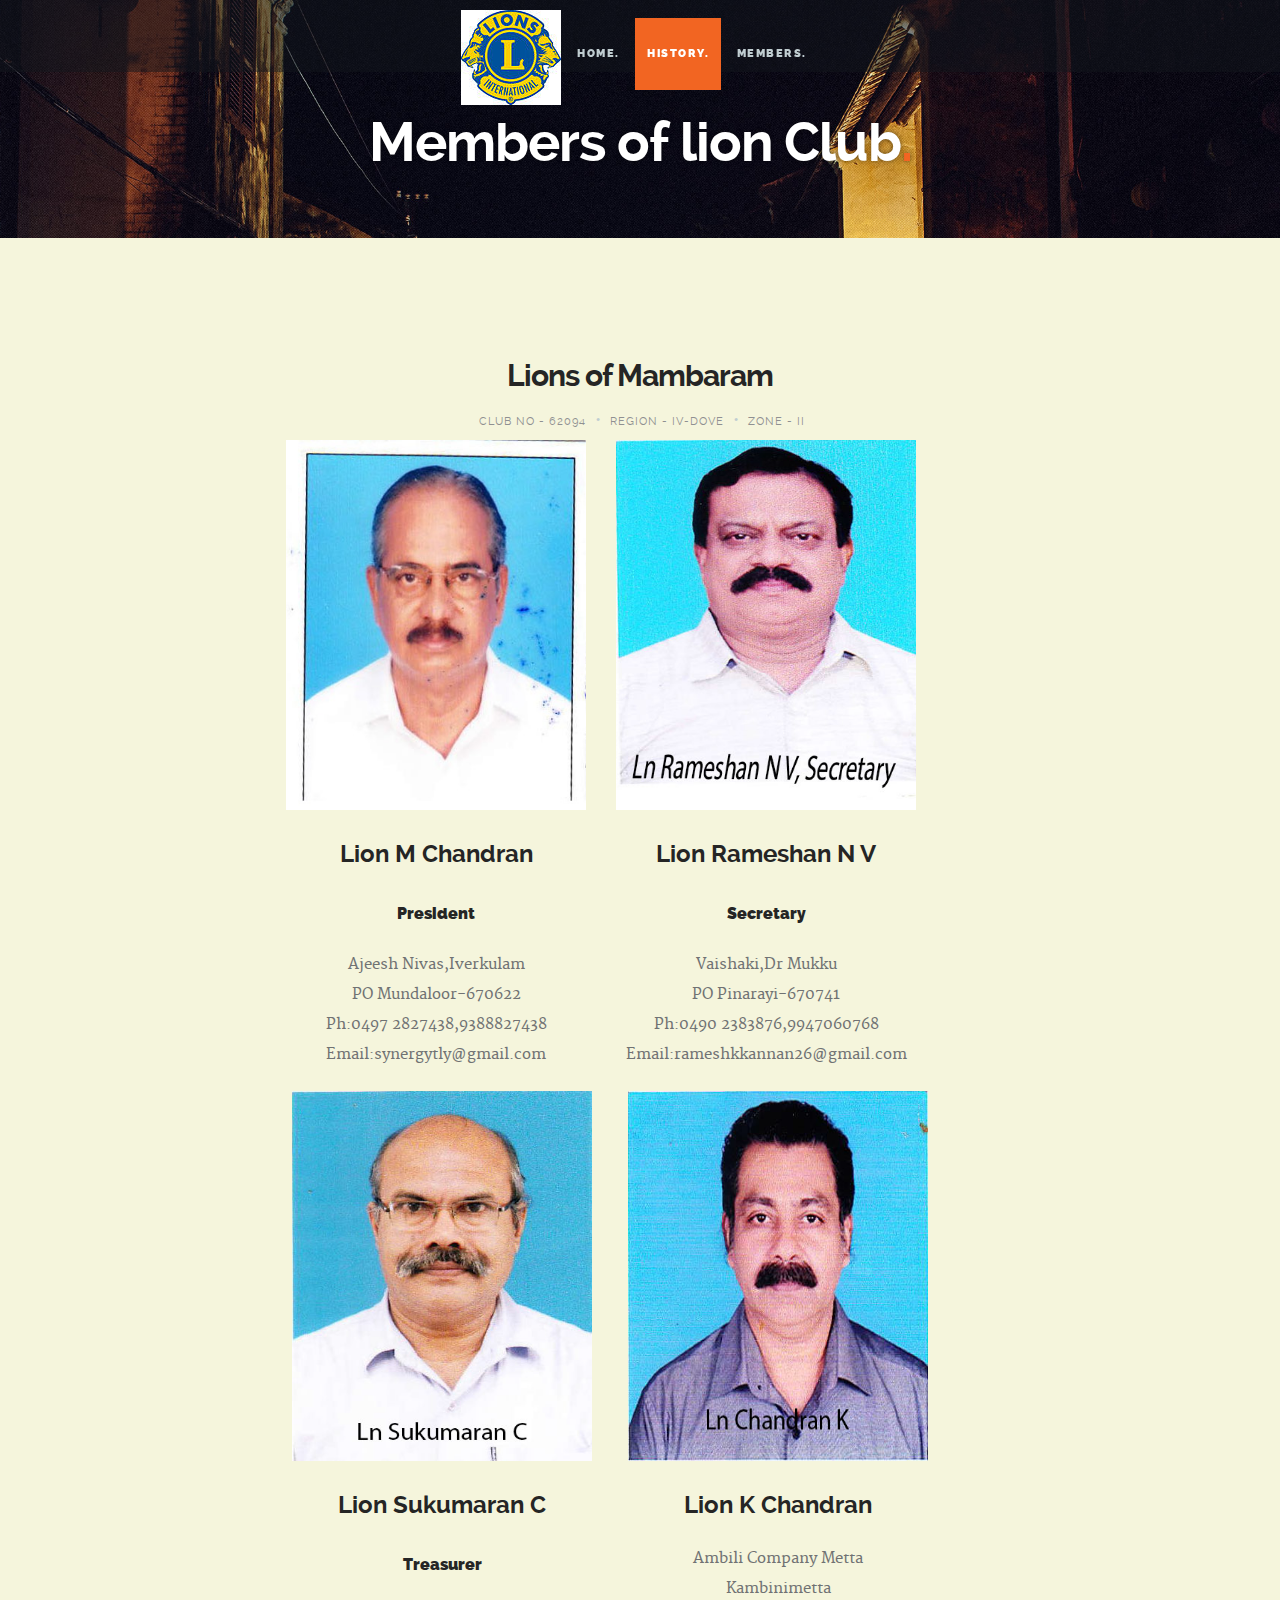
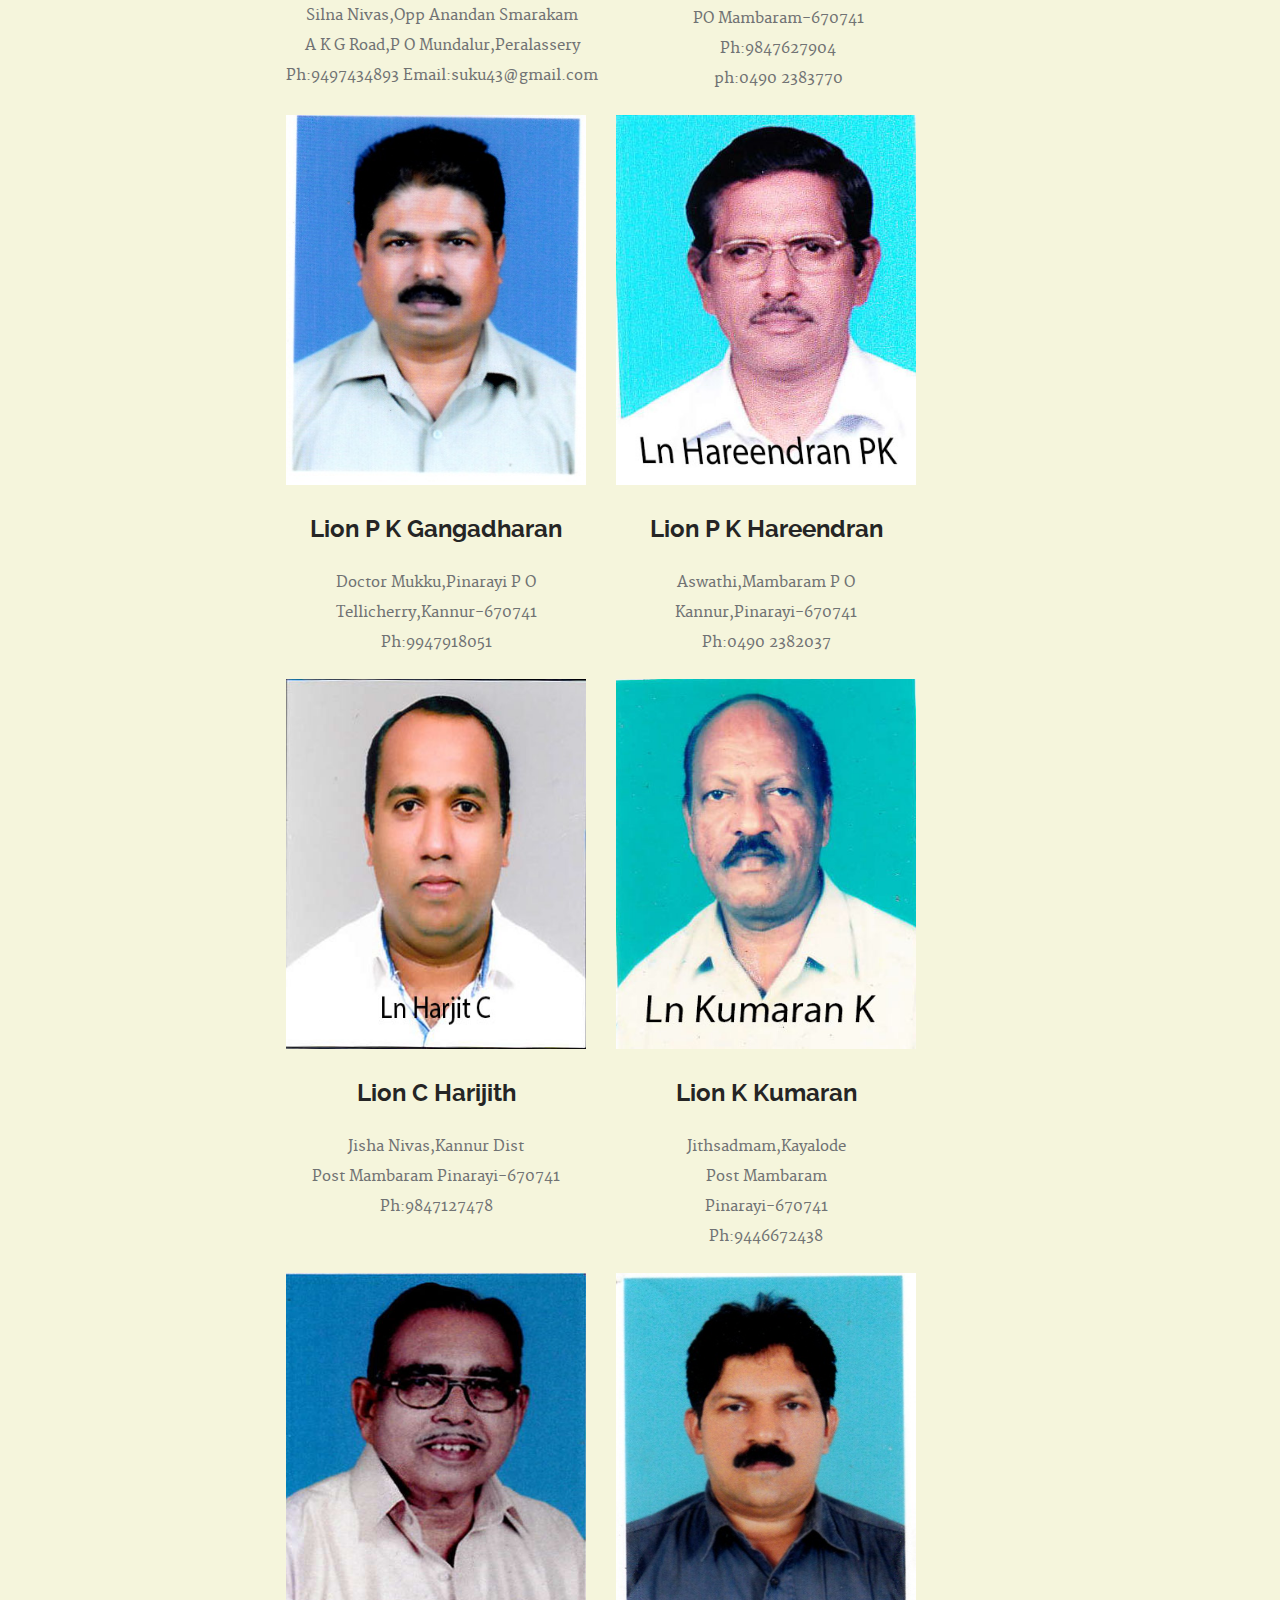
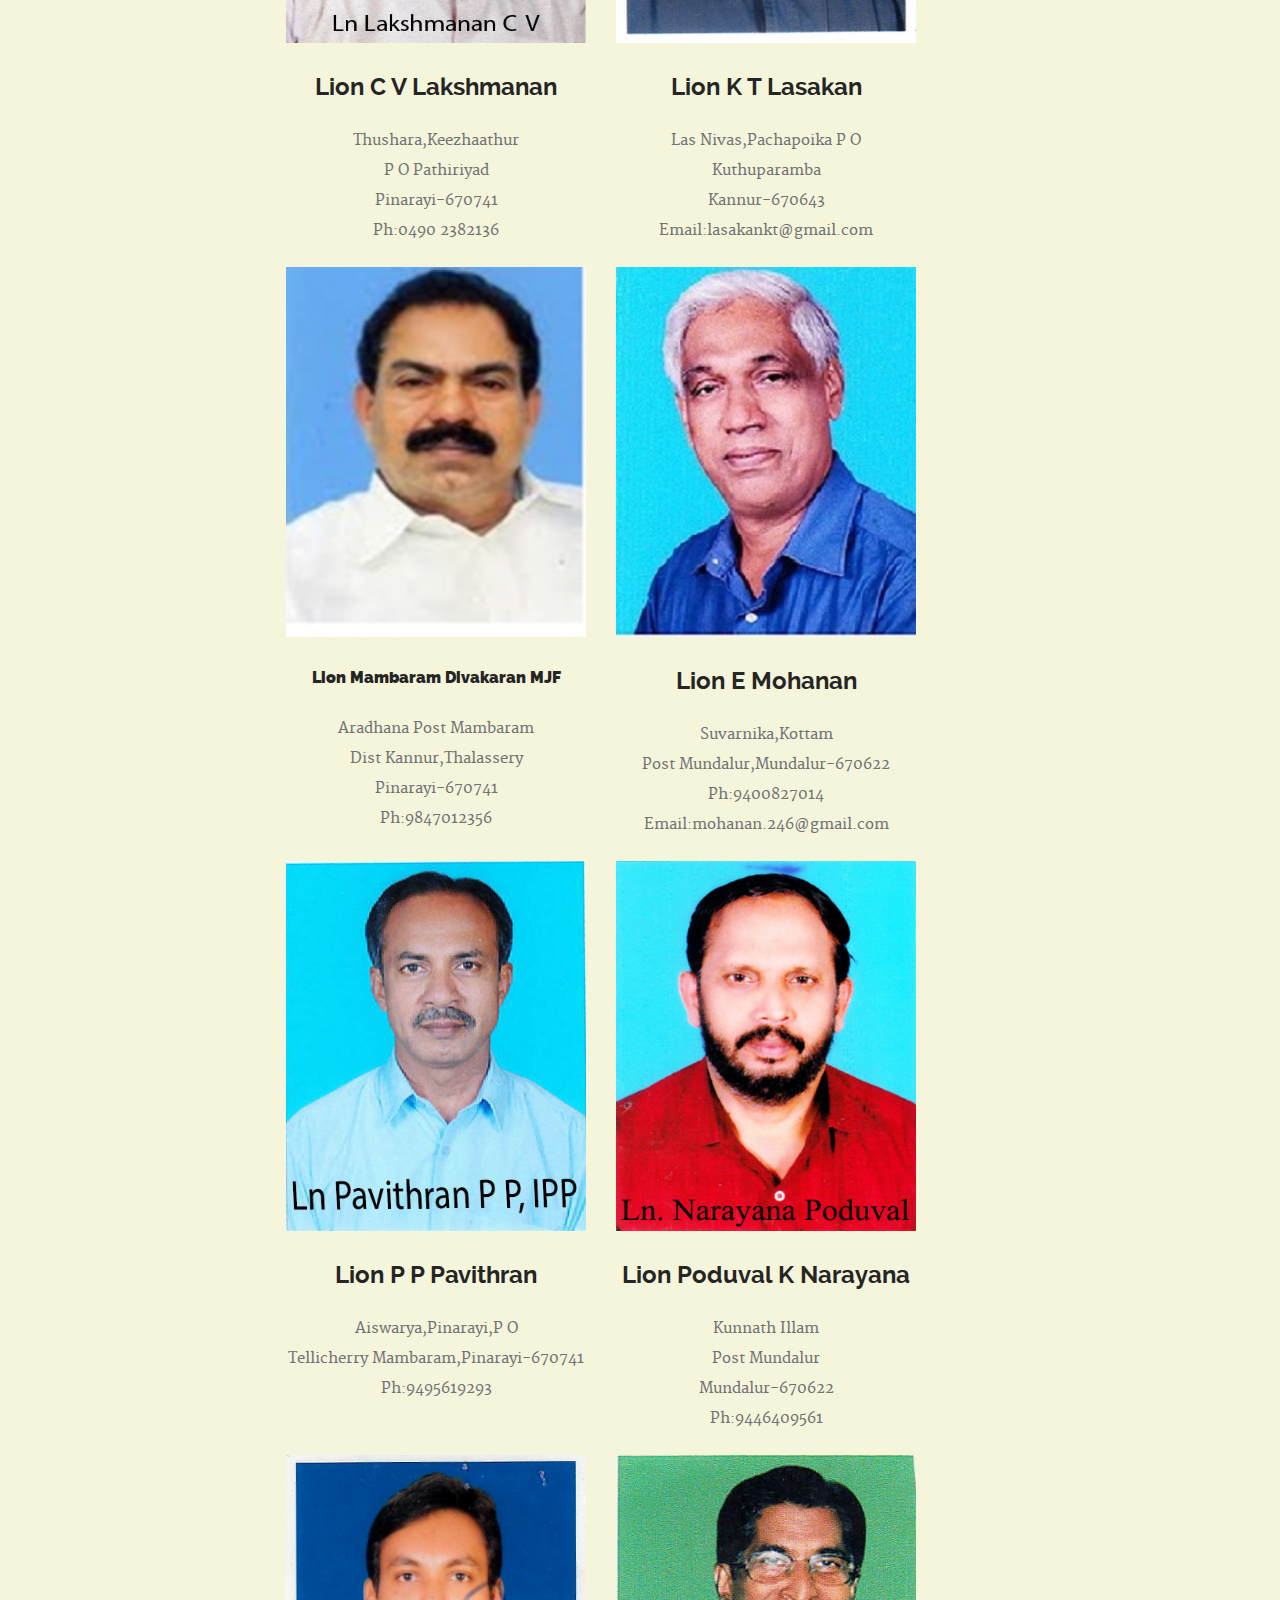
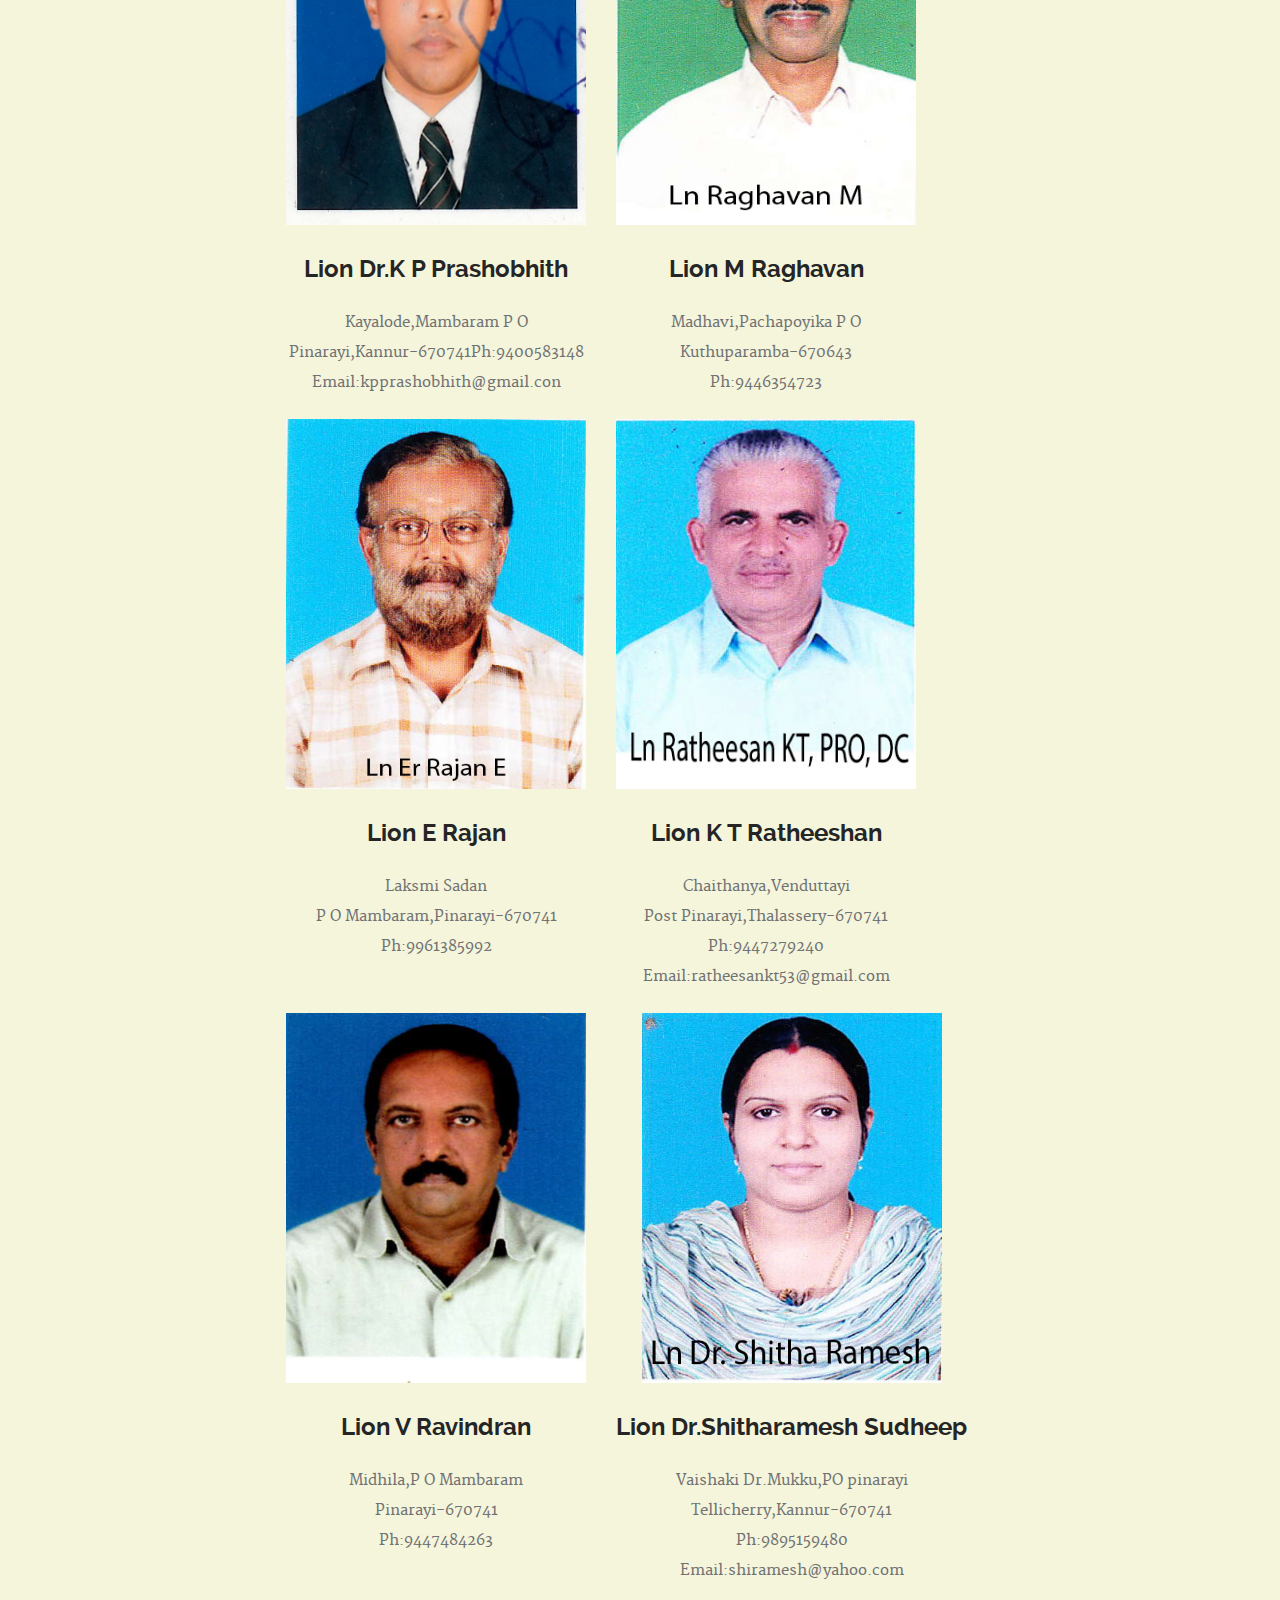
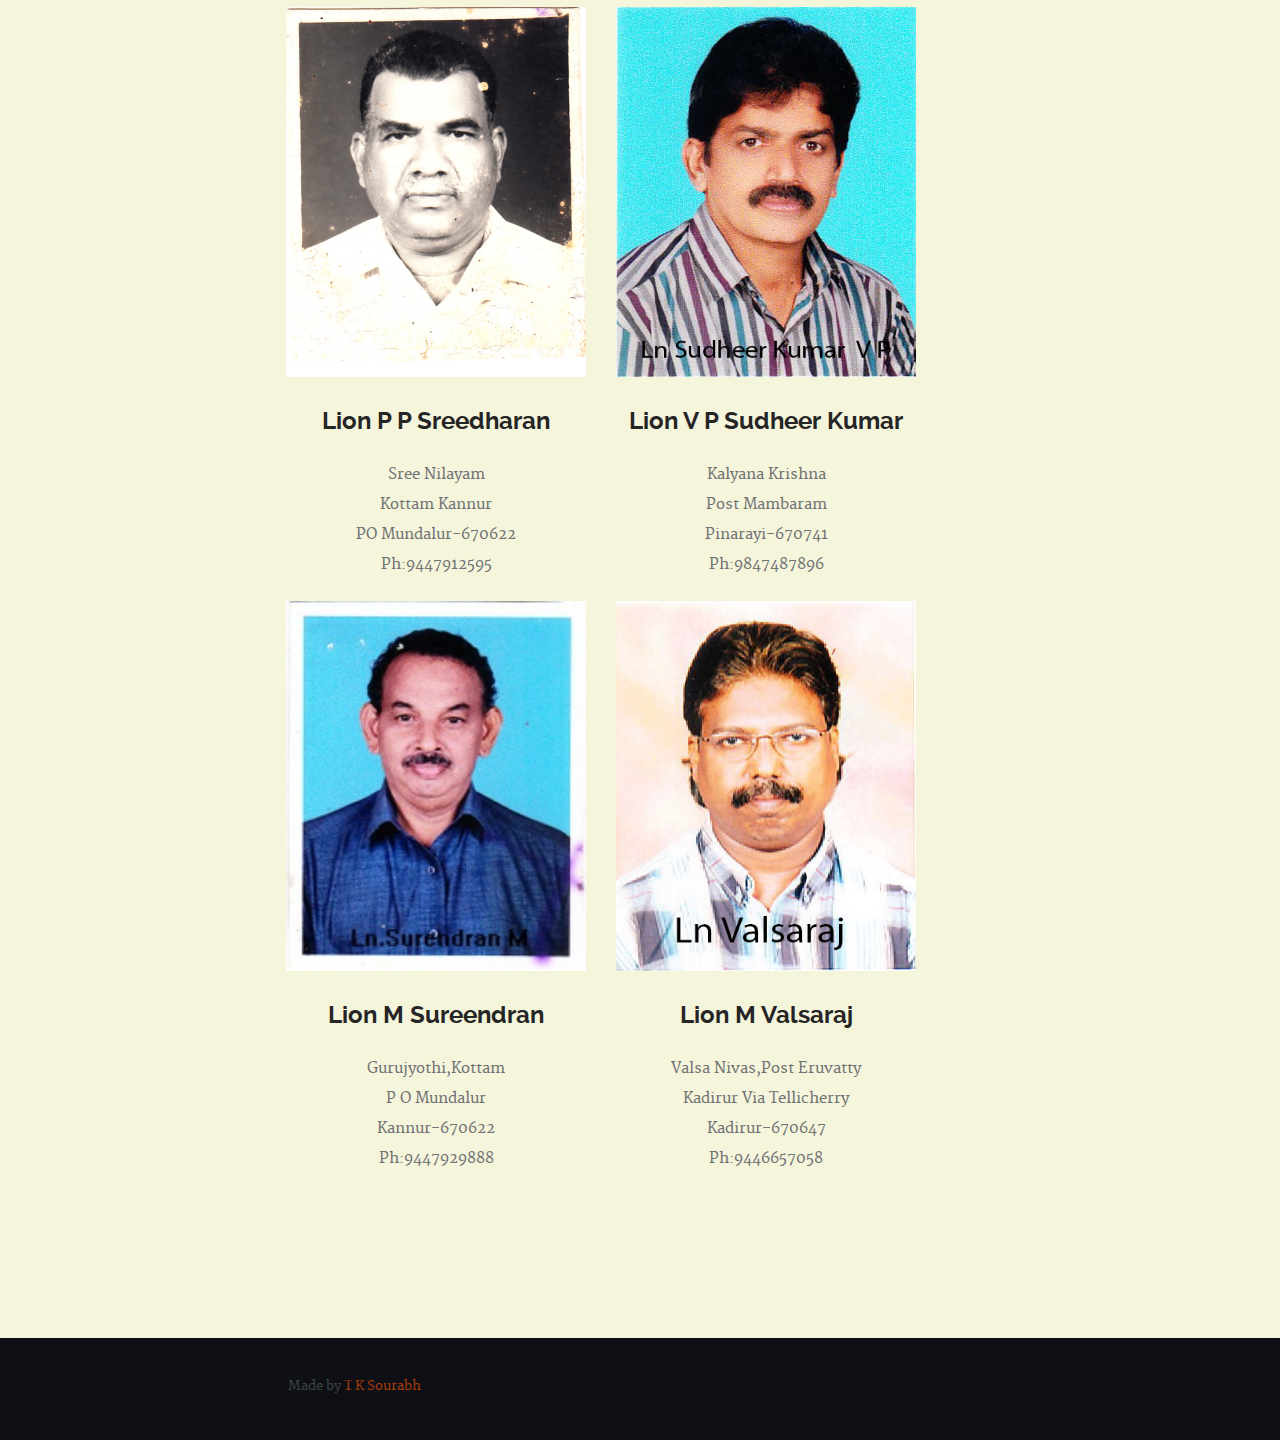
==== commit 9d9a74a5: "uploaded all members" ====
--- a/members.html
+++ b/members.html
@@ -8,7 +8,7 @@
    <!--- Basic Page Needs
    ================================================== -->
    <meta charset="utf-8">
-	<title>Portfolio - Puremedia</title>
+	<title>Mambaram Lions CLub Memberse</title>
 	<meta name="description" content="">  
 	<meta name="author" content="">
 
@@ -65,11 +65,8 @@
 
 	         <ul id="nav" class="nav">
 	            <li><a href="index.html#hero">Home.</a></li>
-		         <li class="current"><a href="index.html#portfolio">Works.</a></li>
-	            <li><a href="index.html#services">Services.</a></li>
-	            <li><a href="index.html#about">About.</a></li>
-	            <li><a href="index.html#journal">Blog.</a></li>	        
-	            <li><a href="index.html#contact">Contact.</a></li>
+		         <li class="current"><a href="index.html#portfolio">History.</a></li>
+                 <li><a href="index.html#services">Members.</a></li>
 	         </ul> 
 
 	      </nav> <!-- /nav-wrap -->	      
@@ -87,8 +84,7 @@
 
 			<div class="twelve columns">
 
-				<h1>Portfolio<span>.</span></h1>
-				<p>Aenean condimentum lacus sit amet luctus lobortis.</p>
+				<h1>Members of lion Club<span>.</span></h1>
 
 			</div>			    
 
@@ -99,132 +95,335 @@
 
    <!-- Content
    ================================================== -->
-   <section id="content">
-
-   	<div class="row portfolio-content">
-
-	   	<div class="entry tab-whole nine columns centered">
-
-	         <header class="entry-header">
+   <section id="services">
+       <div class="row">
+
+      	<div class="twelve columns">
+
+	      	<div class="service-list bgrid-third s-bgrid-half mob-bgrid-whole">
+
+       <div class="entry tab-whole nine columns centered">
+
+	         <div class="twelve columns">
 
 					<h1 class="entry-title">
-							Coffee Cup
+							Lions of Mambaram
 					</h1> 				 
 						
 					<div class="entry-meta">
 						<ul>
-							<li>July 12, 2014</li>
+							<li>Club No - 62094</li>
 							<span class="meta-sep">•</span>								
 							<li>
-								<a rel="skills tag" title="" href="#">Branding</a>, 
-								<a rel="skills tag" title="" href="#">Photography</a>
+								<a rel="skills tag" title="" href="#">Region - IV-Dove</a>
 							</li>
 							<span class="meta-sep">•</span>
-							<li><a rel="client" title="" href="#">styleshout</a></li>
+							<li><a rel="client" title="" href="#">Zone - II</a></li>
 						</ul>
 					</div> 
 						 
-				</header>
-
-				<div class="entry-content">
-					<p class="lead">Lorem ipsum Nisi enim est proident est magna occaecat dolore proident eu ex sunt consectetur consectetur dolore enim nisi exercitation adipisicing magna culpa commodo deserunt ut do Ut occaecat.</p>
-
-					<p>Lorem ipsum Nisi enim est proident est magna occaecat dolore proident eu ex sunt consectetur consectetur dolore enim nisi exercitation adipisicing magna culpa commodo deserunt ut do Ut occaecat. Lorem ipsum Veniam consequat quis aliquip dolore minim ex labore dolor Excepteur Duis velit in officia Excepteur officia officia officia cillum ut elit in fugiat incididunt ea ad Ut ut ea ea dolor ex dolor eu magna voluptate irure consectetur.</p>
 				</div>
 
-				<div class="entry-content-media">
-					<div class="post-thumb">
-						<img src="images/portfolio/b-coffee-02.jpg">
-						<img src="images/portfolio/b-coffee-01.jpg">
-					</div> 
-				</div> 					 
-
-				<div class="pagenav group">
-		  			  <span class="prev"><a href="#" rel="prev">Previous</a></span>
-		  			<span class="next"><a href="#" rel="next">Next</a></span>  				   
-	  			</div>  										   
-	         
-	      </div> <!-- /entry -->	      
-
-	   </div> <!-- /portfolio-content -->
-	   
-
-		<div class="row more-projects">
-
-		   <h1>More Projects.</h1> 
-
-			<div class="tab-whole nine columns centered">
-
-	         <div id="portfolio-wrapper" class="bgrid-half tab-bgrid-halfgroup">
-
-	          	<div class="bgrid item">
-	               <div class="item-wrap">
-
-	                  <a href="portfolio.html">
-                        <img src="images/portfolio/beetle.jpg" alt="Beetle">                      
-                        <div class="overlay">
-                        	<div class="portfolio-item-meta">
-          					      <h5>Beetle</h5>
-                              <p>Branding</p>
-          					   </div>
-                        </div>                        
-                     </a>
-
-	               </div>
-	          	</div> <!-- /item -->
-
-	            <div class="bgrid item">
-	               <div class="item-wrap">
-
-	                  <a href="portfolio.html">
-                        <img src="images/portfolio/banjo-player.jpg" alt="Banjo Player">
-                        <div class="overlay">
-                        	<div class="portfolio-item-meta">
-          					      <h5>Banjo Player</h5>
-                              <p>Videography</p>
-          					   </div>
-                        </div>                       
-                     </a>
-
-	               </div>
-	          	</div> <!-- item end -->
-
-	            <div class="bgrid stack item">
-	               <div class="item-wrap">
-
-	                 <a href="portfolio.html">                        
-                        <img src="images/portfolio/judah.jpg" alt="Judah">                       
-                        <div class="overlay">
-                        	<div class="portfolio-item-meta">
-          					      <h5>Judah</h5>
-                              <p>Web Design</p>
-          					   </div>
-                        </div>                        
-                     </a>    
-
-	               </div>
-	         	</div> <!-- item end -->
-
-	            <div class="bgrid item">
-	               <div class="item-wrap">
-
-	                  <a href="portfolio.html">
-                        <img src="images/portfolio/grizzly.jpg" alt="Grizzly">
-                        <div class="overlay"></div>                       
-                        <div class="portfolio-item-meta">
-          					      <h5>Grizzly</h5>
-                              <p>Photography</p>
-          					</div>                         
-                     </a>   
-
-	               </div>
-	         	</div> <!-- item end -->               
-
-	         </div> <!-- /portfolio-wrapper -->
-
-	      </div> <!-- /nine -->
-
-		</div> <!-- /more-projects --> 
+				<div class="grid">
+	               <div >
+	               	<img height="100px" width="220px" src="images/members/Ln%20Chandran%20M,%20President.jpg">
+	               </div>
+
+	               <h2>Lion M Chandran</h2>
+                    <h3><span>President</span></h3>
+
+	               <div class="service-content">	                  
+                       <p>Ajeesh Nivas,Iverkulam<br>PO Mundaloor-670622<br>Ph:0497 2827438,9388827438<br>Email:synergytly@gmail.com 
+	         			</p> 
+	               </div>      
+
+	            </div> <!-- /bgrid -->
+				   <div class="grid">
+
+	              	<div >
+	               	<img height="130px" width="170px" src="images/members/Ln%20Rameshan%20N%20V,%20Secretary.jpg">
+	               </div>
+
+	               <h2>Lion Rameshan N V</h2>
+                    <h3><span>Secretary</span></h3>
+
+	               <div class="service-content">	                  
+                       <p>Vaishaki,Dr Mukku<br>PO Pinarayi-670741<br>Ph:0490 2383876,9947060768<br>Email:rameshkkannan26@gmail.com 
+	         			</p> 
+	               </div>                                
+
+	            </div> <!-- /bgrid -->
+
+				   <div class="grid">
+	              	<div >
+	               	<img height="100px" width="188px" src="images/members/Ln%20Sukumaran%20C.jpg">
+	               </div>
+
+	               <h2>Lion Sukumaran C</h2>
+                    <h3><span>Treasurer</span></h3>
+
+	               <div class="service-content">	                  
+                       <p>Silna Nivas,Opp Anandan Smarakam<br/>A K G Road,P O Mundalur,Peralassery<br>Ph:9497434893 Email:suku43@gmail.com
+	         			</p> 
+	               </div>     										 
+	      </div>
+           <div class="grid">
+	              	<div >
+	               	<img height="100px" width="188px" src="images/members/Ln%20Chandran%20K.jpg">
+	               </div>
+
+	               <h2>Lion K Chandran</h2>
+            
+	               <div class="service-content">	                  
+                       <p>Ambili Company Metta<br/>Kambinimetta<br/>PO Mambaram-670741<br>Ph:9847627904<br>ph:0490 2383770<br>
+	         			</p> 
+	               </div>     										 
+	      </div>
+           <div class="grid">
+	              	<div >
+	               	<img height="100px" width="188px" src="images/members/IMG.jpg">
+	               </div>
+
+	               <h2>Lion P K Gangadharan</h2>
+            
+	               <div class="service-content">	                  
+                       <p>Doctor Mukku,Pinarayi P O <br>Tellicherry,Kannur-670741<br>Ph:9947918051
+	         			</p> 
+	               </div>     										 
+	      </div>
+           <div class="grid">
+	              	<div>
+	               	<img height="100px" width="188px" src="images/members/Ln%20Hareendran%20PK.jpg">
+	               </div>
+
+	               <h2>Lion P K Hareendran</h2>
+            
+	               <div class="service-content">	                  
+                       <p>Aswathi,Mambaram P O<br/>Kannur,Pinarayi-670741<br>Ph:0490 2382037
+	         			</p> 
+	               </div>     										 
+	      </div> 
+           <div class="grid">
+	              	<div >
+	               	<img height="100px" width="188px" src="images/members/Ln%20Harjit%20C.jpg">
+	               </div>
+
+	               <h2>Lion C Harijith</h2>
+        
+               <div class="service-content">	                  
+                       <p>Jisha Nivas,Kannur Dist<br/>Post Mambaram  Pinarayi-670741<br>Ph:9847127478
+	         			</p> 
+	               </div>     										 
+	      </div> 
+           <div class="grid">
+	              	<div >
+	               	<img height="100px" width="188px" src="images/members/Ln%20Kumaran%20K.jpg">
+	               </div>
+
+	               <h2>Lion K Kumaran</h2>
+                   
+	               <div class="service-content">	                 <p>Jithsadmam,Kayalode<br/>Post Mambaram<br>Pinarayi-670741<br>Ph:9446672438
+	         			</p> 
+	               </div>     										 
+	      </div> 
+           <div class="grid">
+               <div >
+	               	<img height="100px" width="188px" src="images/members/Ln%20Lakshmanan%20C%20V.jpg">
+	               </div>
+
+	               <h2>Lion C V Lakshmanan</h2>
+
+	               <div class="service-content">	                  
+                       <p>Thushara,Keezhaathur<br/>P O Pathiriyad <br>Pinarayi-670741<br>Ph:0490 2382136
+	         			</p> 
+	               </div>     										 
+	      </div> 
+            <div class="grid">
+               <div >
+	               	<img height="100px" width="188px" src="images/members/IMG3.jpg">
+	               </div>
+
+	               <h2>Lion K T Lasakan</h2>
+
+	               <div class="service-content">	                  
+                       <p>Las Nivas,Pachapoika P O<br/>Kuthuparamba<br>Kannur-670643<br>Email:lasakankt@gmail.com
+	         			</p> 
+	               </div>     										 
+	      </div> 
+           <div class="grid">
+	              	<div >
+	               	<img height="100px" width="188px" src="images/members/Mambaram%20Divakaran.jpg">
+	               </div>
+
+	               <h3>Lion Mambaram Divakaran MJF</h3>
+                    
+	               <div class="service-content">	                  
+                       <p>Aradhana Post Mambaram<br/>Dist Kannur,Thalassery<br>Pinarayi-670741<br>Ph:9847012356
+	         			</p> 
+	               </div>     										 
+	      </div> 
+           <div class="grid">
+	              	<div>
+	               	<img height="100px" width="100px" src="images/members/Ln%20Mohanan%20E,%20President.jpg">
+	               </div>
+
+	               <h2>Lion E Mohanan</h2>
+            
+	               <div class="service-content">	                  
+                       <p>Suvarnika,Kottam<br/>Post Mundalur,Mundalur-670622<br>Ph:9400827014<br> Email:mohanan.246@gmail.com
+	         			</p> 
+	               </div>     										 
+	      </div> 
+           <div class="grid">
+	              	<div>
+	               	<img height="100px" width="188px" src="images/members/Ln%20Pavithran%20P%20P,%20IPP.jpg">
+	               </div>
+
+	               <h2>Lion P P Pavithran</h2>
+                
+	               <div class="service-content">	                  
+                       <p>Aiswarya,Pinarayi,P O<br/>Tellicherry Mambaram,Pinarayi-670741<br>Ph:9495619293
+	         			</p> 
+	               </div>     										 
+	      </div> 
+            <div class="grid">
+	              	<div>
+	               	<img height="100px" width="188px" src="images/members/Lions-002.jpg">
+	               </div>
+
+	               <h2>Lion Poduval K Narayana</h2>
+                
+	               <div class="service-content">	                  
+                       <p>Kunnath Illam<br/>Post Mundalur<br>Mundalur-670622<br>Ph:9446409561
+	         			</p> 
+	               </div>     										 
+	      </div> 
+           <div class="grid">
+	              	<div>
+	               	<img height="100px" width="188px" src="images/members/IMG2.jpg">
+	               </div>
+
+	               <h2>Lion Dr.K P Prashobhith</h2>
+                
+	               <div class="service-content">	                  
+                       <p>Kayalode,Mambaram P O<br/>Pinarayi,Kannur-670741Ph:9400583148<br> Email:kpprashobhith@gmail.con
+	         			</p> 
+	               </div>     										 
+	      </div> 
+           <div class="grid">
+
+	              	<div>
+	               	<img height="100px" width="188px" src="images/members/Ln%20Raghavan%20M.jpg">
+	               </div>
+
+	               <h2>Lion M Raghavan</h2>
+                
+	               <div class="service-content">	                  
+                       <p>Madhavi,Pachapoyika P O<br/>Kuthuparamba-670643<br>Ph:9446354723
+	         			</p> 
+	               </div>     										 
+	      </div> 
+            <div class="grid">
+	              	<div>
+	               	<img height="100px" width="188px" src="images/members/Ln%20Er%20Rajan%20E.jpg">
+	               </div>
+
+	               <h2>Lion E Rajan</h2>
+                
+	               <div class="service-content">	                  
+                       <p>Laksmi Sadan<br/>P O Mambaram,Pinarayi-670741<br>Ph:9961385992
+	         			</p> 
+	               </div>     										 
+	      </div> 
+            <div class="grid">
+	              	<div>
+	               	<img height="100px" width="188px" src="images/members/Ln%20Ratheesan%20KT,%20PRO,%20DC.jpg">
+	               </div>
+
+	               <h2>Lion K T Ratheeshan</h2>
+                
+	               <div class="service-content">	                  
+                       <p>Chaithanya,Venduttayi<br/>Post Pinarayi,Thalassery-670741<br>Ph:9447279240<br>Email:ratheesankt53@gmail.com
+	         			</p> 
+	               </div>     										 
+	      </div> 
+           <div class="grid">
+	              	<div>
+	               	<img height="100px" width="188px" src="images/members/Ln%20Raveendran%20V.jpg">
+	               </div>
+
+	               <h2>Lion V Ravindran</h2>
+                
+	               <div class="service-content">	                  
+                       <p>Midhila,P O Mambaram<br/>Pinarayi-670741<br>Ph:9447484263<br><br>
+	         			</p> 
+	               </div>     										 
+	      </div> 
+           <div class="grid">
+               <div>
+	               	<img height="100px" width="188px" src="images/members/Ln%20Dr.%20Shitha%20Ramesh.jpg">
+	               </div>
+
+	               <h2>Lion Dr.Shitharamesh Sudheep</h2>
+                
+	               <div class="service-content">	                  
+                       <p>Vaishaki Dr.Mukku,PO pinarayi<br/>Tellicherry,Kannur-670741<br>Ph:9895159480<br>Email:shiramesh@yahoo.com
+	         			</p> 
+	               </div>     										 
+	      </div>
+            <div class="grid">
+               <div>
+	               	<img height="100px" width="188px" src="images/members/photo.jpg">
+	               </div>
+
+	               <h2>Lion P P Sreedharan</h2>
+                
+	               <div class="service-content">	                  
+                       <p>Sree Nilayam<br/>Kottam Kannur<br>PO Mundalur-670622<br>Ph:9447912595
+	         			</p> 
+	               </div>     										 
+	      </div>
+           <div class="grid">
+	              	<div>
+	               	<img height="100px" width="188px" src="images/members/Ln%20Sudheer%20Kumar%20%20V%20P.jpg">
+	               </div>
+
+	               <h2>Lion V P Sudheer Kumar</h2>
+                
+	               <div class="service-content">	                  
+                       <p>Kalyana Krishna<br/>Post Mambaram<br>Pinarayi-670741<br>Ph:9847487896
+	         			</p> 
+	               </div>     										 
+	      </div>
+            <div class="grid">
+	              	<div>
+	               	<img height="100px" width="188px" src="images/members/Surendran.jpg">
+	               </div>
+
+	               <h2>Lion M Sureendran</h2>
+                
+	               <div class="service-content">	                  
+                       <p>Gurujyothi,Kottam<br>P O Mundalur<br>Kannur-670622<br>Ph:9447929888
+	         			</p> 
+	               </div>     										 
+	      </div> 
+            <div class="grid">
+	              	<div>
+	               	<img height="100px" width="188px" src="images/members/Ln%20Valsaraj.jpg">
+	               </div>
+
+	               <h2>Lion M Valsaraj</h2>
+                
+	               <div class="service-content">	                  
+                       <p>Valsa Nivas,Post Eruvatty<br/>Kadirur Via Tellicherry<br>Kadirur-670647<br>Ph:9446657058
+	         			</p> 
+	               </div>     										 
+	      </div>
+             
+                </div> <!-- /portfolio-content -->
+            </div>
+           </div>
+       </div> 
 
    </section> <!-- /content -->  
 
@@ -236,62 +435,15 @@
       <div class="row">       
 
          <div class="six columns tab-whole footer-about">
-				
-				<h3>About Puremedia</h3>
-               
-            <p>This is Photoshop's version  of Lorem Ipsum. Proin gravida nibh vel velit auctor aliquet.
-            Aenean sollicitudin, lorem quis bibendum auctor, nisi elit consequat ipsum, nec sagittis sem
-            nibh id elit. 
-            </p>
-
-            <p>Lorem ipsum dolor sit amet, consectetur adipisicing elit, sed do eiusmod tempor 
-            	incididunt ut labore et dolore magna aliqua.</p>        
-
-         </div> <!-- /footer-about -->
-
-         <div class="six columns tab-whole right-cols">
-
-            <div class="row">
-
-               <div class="columns">
-                  <h3 class="address">Contact Us</h3>
-                  <p>
-                  1600 Amphitheatre Parkway<br>
-                  Mountain View, CA<br>
-                  94043 US
-                  </p>
-
-                  <ul>
-                    <li><a href="tel:6473438234">647.343.8234</a></li>
-                    <li><a href="tel:1234567890">123.456.7890</a></li>
-                    <li><a href="mailto:someone@puremedia.com">someone@puremedia.com</a></li>
-                  </ul>                  
-               </div> <!-- /columns -->             
-
-               <div class="columns last">
-                  <h3 class="contact">Follow Us</h3>
-
-                  <ul>
-                     <li><a href="#">Facebook</a></li>
-                     <li><a href="#">Twitter</a></li>
-                     <li><a href="#">GooglePlus</a></li>
-                     <li><a href="#">Instagram</a></li>
-                     <li><a href="#">Flickr</a></li>
-                     <li><a href="#">Skype</a></li>
-                  </ul>
-                  
-               </div> <!-- /columns --> 
-
-            </div> <!-- /Row(nested) -->
-
+<p class="copyright">Made by <a href="https://github.com/sourabhtk37">T K Sourabh</a></p>         
+          <div id="go-top">
+            <a class="smoothscroll" title="Back to Top" href="#hero"><span>Top</span><i class="fa fa-long-arrow-up"></i></a>
          </div>
-
-         <p class="copyright">&copy; Copyright 2014 Puremedia. Design by <a href="http://www.styleshout.com/">Styleshout.</a></p>        
-
+      </div>
          <div id="go-top">
             <a class="smoothscroll" title="Back to Top" href="#top"><span>Top</span><i class="fa fa-long-arrow-up"></i></a>
          </div>
-
+       
       </div> <!-- /row -->
 
    </footer> <!-- /footer -->
@@ -299,7 +451,6 @@
 
    <!-- Java Script
    ================================================== -->
-   <script src="http://ajax.googleapis.com/ajax/libs/jquery/1.10.2/jquery.min.js"></script>
    <script>window.jQuery || document.write('<script src="js/jquery-1.10.2.min.js"><\/script>')</script>
    <script type="text/javascript" src="js/jquery-migrate-1.2.1.min.js"></script>   
    <script src="js/jquery.flexslider.js"></script>
--- a/css/base.css
+++ b/css/base.css
@@ -26,6 +26,7 @@
 }
 body {
 	margin: 0;
+    color: #555;
 }
 article, aside, details, figcaption, figure, footer, header, hgroup, main, nav, section, summary {
 	display: block;
@@ -79,7 +80,10 @@
 sub {
 	bottom: -0.25em;
 }
-img {
+.grid img {
+    width: 300px;
+    height: 370px;
+    overflow: hidden;
 	border: 0;
 }
 svg:not(:root) {
@@ -101,7 +105,7 @@
 	font-size: 1em;
 }
 button, input, optgroup, select, textarea {
-	color: inherit;
+	color: green;
 	font: inherit;
 	margin: 0;
 }
@@ -297,8 +301,9 @@
 }
 .column, .columns, .bgrid {
 	position: relative;
-	padding: 0 18px;
+	padding: 0 0px;
     min-height: 1px;
+    text-align: center;
 	float: left;
 }
 .column.centered, .columns.centered {
@@ -355,9 +360,8 @@
 --------------------------------------------------------------- */
 @media screen and (max-width:768px) {
 	.row {
-		width: auto;
-		padding-left: 30px;
-		padding-right: 30px;
+		width: 100%;
+        display: inline-block;
 	}
 	.row .row {
 		padding-left: 0;
--- a/css/main.css
+++ b/css/main.css
@@ -1086,7 +1086,7 @@
 }
 footer .copyright {
 	margin: 0;
-	padding: 24px 18px 6px 18px;
+	padding: 0px 10px;
 	clear: both;
 }
 
@@ -1168,7 +1168,6 @@
 	background-size: cover !important;
 	padding-top: 108px;
 	padding-bottom: 60px;
-	text-align: center;
 }
 #page-title .row {
 	max-width: 724px;
@@ -1448,8 +1447,9 @@
 /* l. Portfolio Section
 /* =================================================================== */
 #portfolio {
-	background: white;
+	background-color: whitesmoke;
 	padding-top: 120px;
+    display: block;
 }
 .ie #portfolio .row.items {
 	width: 1140px;
@@ -1549,13 +1549,12 @@
 /*  m. Services Section
 /* =================================================================== */
 #services {
-	background: #ecf0f1;
+	background-color: beige;
 	padding-top: 120px;
 	padding-bottom: 120px;
-	text-align: center;
 }
 .service-list {
-	margin: 15px -22px 0 -22px;
+	display: inline-grid;
 }
 .service-list .bgrid {
 	margin-top: 15px;
@@ -2017,3 +2016,13 @@
 .item-padding {
     padding-left: 55px;
 }
+
+
+
+.grid {
+    position:relative;
+    display:grid;
+    float: left;
+    padding-left: 30px;
+    vertical-align: top;
+    }
